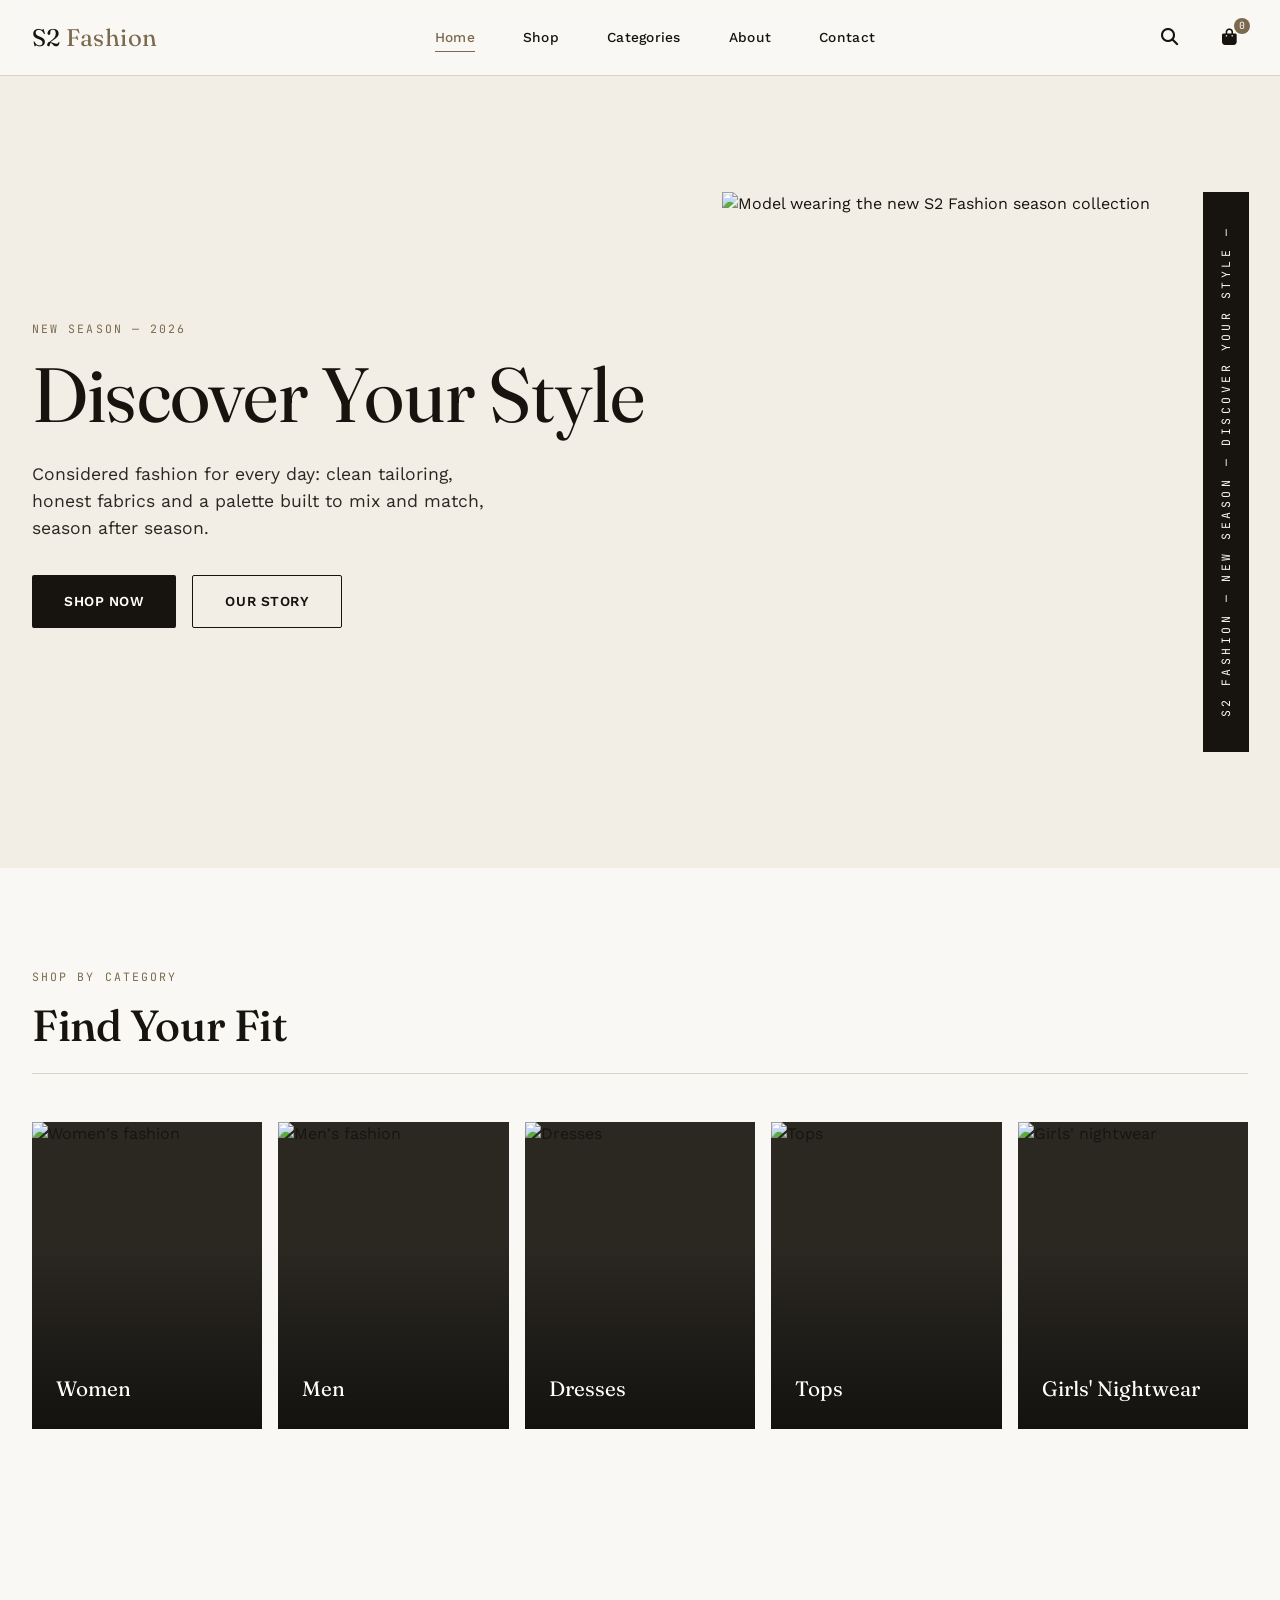
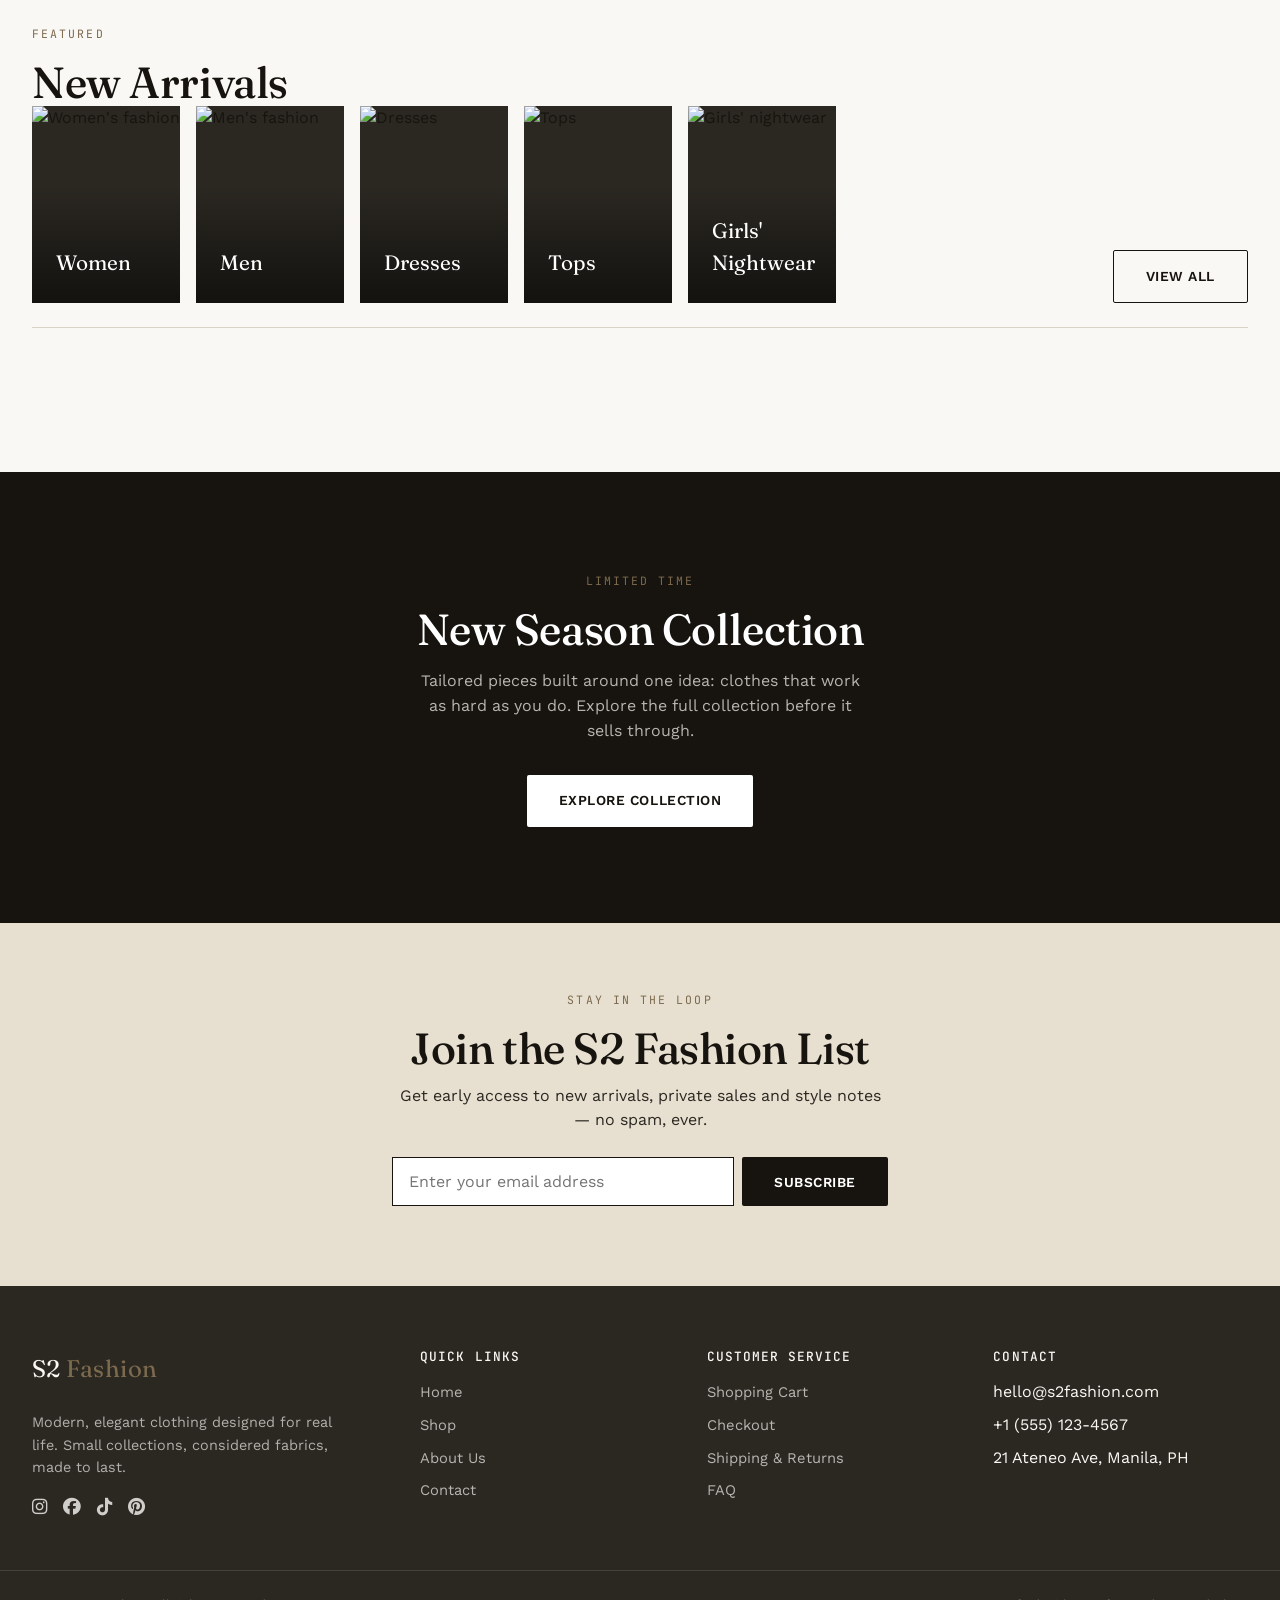
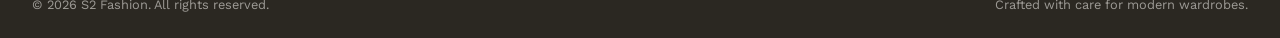
==== index.html @ d9b6c129 "Update index.html" ====
<!DOCTYPE html>
<html lang="en">
<head>
<meta charset="UTF-8">
<meta name="viewport" content="width=device-width, initial-scale=1.0">
<title>S2 Fashion | Modern Fashion &amp; Clothing</title>
<meta name="description" content="S2 Fashion — modern, elegant clothing for women, men and girls. Shop dresses, tops, jeans, jackets and nightwear with new arrivals every season.">
<meta name="keywords" content="S2 Fashion, fashion store, online clothing, dresses, tops, jeans, jackets, girls nightwear">
<meta property="og:title" content="S2 Fashion | Modern Fashion & Clothing">
<meta property="og:description" content="Discover your style. Shop the new season collection at S2 Fashion.">
<meta property="og:type" content="website">
<meta property="og:image" content="https://picsum.photos/seed/s2-og/1200/630">
<link rel="preconnect" href="https://fonts.googleapis.com">
<link href="https://fonts.googleapis.com/css2?family=Fraunces:opsz,wght@9..144,400;9..144,500;9..144,600&family=Work+Sans:wght@400;500;600;700&family=JetBrains+Mono:wght@400;500&display=swap" rel="stylesheet">
<link rel="stylesheet" href="https://cdnjs.cloudflare.com/ajax/libs/font-awesome/6.5.1/css/all.min.css">
<link rel="stylesheet" href="css/style.css">
</head>
<body>

<!-- ============== HEADER ============== -->
<header class="site-header">
  <div class="container header-inner">
    <a href="index.html" class="logo">S2 <span>Fashion</span></a>
    <nav class="main-nav">
      <a href="index.html" class="active">Home</a>
      <a href="shop.html">Shop</a>
      <a href="shop.html">Categories</a>
      <a href="about.html">About</a>
      <a href="contact.html">Contact</a>
    </nav>
    <div class="header-actions">
      <button class="icon-btn search-toggle" aria-label="Search"><i class="fa-solid fa-magnifying-glass"></i></button>
      <a href="cart.html" class="icon-btn" aria-label="Shopping cart">
        <i class="fa-solid fa-bag-shopping"></i>
        <span class="cart-count">0</span>
      </a>
      <button class="hamburger" aria-label="Open menu"><span></span><span></span><span></span></button>
    </div>
  </div>
  <div class="search-panel">
    <form role="search">
      <input type="text" placeholder="Search for dresses, jeans, jackets..." aria-label="Search products">
      <button type="submit" class="btn btn-primary">Search</button>
    </form>
  </div>
</header>

<div class="mobile-nav">
  <button class="mobile-nav-close" aria-label="Close menu">&times;</button>
  <a href="index.html">Home</a>
  <a href="shop.html">Shop</a>
  <a href="shop.html">Categories</a>
  <a href="about.html">About</a>
  <a href="contact.html">Contact</a>
</div>

<main>
  <!-- ============== HERO ============== -->
  <section class="hero">
    <div class="container hero-grid">
      <div class="hero-copy">
        <span class="eyebrow">New Season — 2026</span>
        <h1>Discover Your Style</h1>
        <p class="lede">Considered fashion for every day: clean tailoring, honest fabrics and a palette built to mix and match, season after season.</p>
        <div class="hero-cta">
          <a href="shop.html" class="btn btn-primary">Shop Now</a>
          <a href="about.html" class="btn btn-outline">Our Story</a>
        </div>
      </div>
      <div class="hero-media">
        <img src="https://picsum.photos/seed/s2-hero/900/1100" alt="Model wearing the new S2 Fashion season collection" loading="eager">
        <div class="hero-rail"><span>S2 Fashion — New Season — Discover Your Style — </span></div>
      </div>
    </div>
  </section>

  <!-- ============== CATEGORIES ============== -->
  <section class="categories">
    <div class="container">
      <div class="section-head">
        <div>
          <span class="eyebrow">Shop By Category</span>
          <h2>Find Your Fit</h2>
        </div>
      </div>
      <div class="category-grid">
        <a class="category-card reveal" href="shop.html?category=Dresses"><img src="https://picsum.photos/seed/s2-cat-women/500/650" alt="Women's fashion"><div class="overlay"><span>Women</span></div></a>
        <a class="category-card reveal" href="shop.html?category=Jackets"><img src="https://picsum.photos/seed/s2-cat-men/500/650" alt="Men's fashion"><div class="overlay"><span>Men</span></div></a>
        <a class="category-card reveal" href="shop.html?category=Dresses"><img src="https://picsum.photos/seed/s2-cat-dresses2/500/650" alt="Dresses"><div class="overlay"><span>Dresses</span></div></a>
        <a class="category-card reveal" href="shop.html?category=Tops"><img src="https://picsum.photos/seed/s2-cat-tops2/500/650" alt="Tops"><div class="overlay"><span>Tops</span></div></a>
        <a class="category-card reveal" href="shop.html?category=Girls%27%20Nightwear"><img src="https://picsum.photos/seed/s2-cat-girls2/500/650" alt="Girls' nightwear"><div class="overlay"><span>Girls' Nightwear</span></div></a>
      </div>
    </div>
  </section>

  <!-- ============== FEATURED PRODUCTS ============== -->
  <section class="products-section">
    <div class="container">
      <div class="section-head">
        <div>
          <span class="eyebrow">Featured</span>
          <h2>New Arrivals</h2>      
       <div class="category-grid">
        <a class="category-card reveal" href="shop.html?category=Dresses"><img src="https://picsum.photos/seed/s2-cat-women/500/650" alt="Women's fashion"><div class="overlay"><span>Women</span></div></a>
        <a class="category-card reveal" href="shop.html?category=Jackets"><img src="https://picsum.photos/seed/s2-cat-men/500/650" alt="Men's fashion"><div class="overlay"><span>Men</span></div></a>
        <a class="category-card reveal" href="shop.html?category=Dresses"><img src="https://picsum.photos/seed/s2-cat-dresses2/500/650" alt="Dresses"><div class="overlay"><span>Dresses</span></div></a>
        <a class="category-card reveal" href="shop.html?category=Tops"><img src="https://picsum.photos/seed/s2-cat-tops2/500/650" alt="Tops"><div class="overlay"><span>Tops</span></div></a>
        <a class="category-card reveal" href="shop.html?category=Girls%27%20Nightwear"><img src="https://picsum.photos/seed/s2-cat-girls2/500/650" alt="Girls' nightwear"><div class="overlay"><span>Girls' Nightwear</span></div></a>
      </div>
        </div>
        <a href="shop.html" class="btn btn-outline">View All</a>
      </div>
      <div class="product-grid" id="featured-products-grid"></div>
    </div>
  </section>

  <!-- ============== PROMO ============== -->
  <section class="promo">
    <div class="container">
      <span class="eyebrow">Limited Time</span>
      <h2>New Season Collection</h2>
      <p>Tailored pieces built around one idea: clothes that work as hard as you do. Explore the full collection before it sells through.</p>
      <a href="shop.html" class="btn btn-light">Explore Collection</a>
    </div>
  </section>

  <!-- ============== NEWSLETTER ============== -->
  <section class="newsletter">
    <div class="container newsletter-inner">
      <span class="eyebrow">Stay In The Loop</span>
      <h2>Join the S2 Fashion List</h2>
      <p style="margin-top:12px;color:var(--color-charcoal);">Get early access to new arrivals, private sales and style notes — no spam, ever.</p>
      <form class="newsletter-form">
        <input type="email" placeholder="Enter your email address" required aria-label="Email address">
        <button type="submit" class="btn btn-primary">Subscribe</button>
      </form>
      <p class="form-msg" role="status"></p>
    </div>
  </section>
</main>

<!-- ============== FOOTER ============== -->
<footer class="site-footer">
  <div class="container footer-grid">
    <div class="footer-brand">
      <a href="index.html" class="logo">S2 <span>Fashion</span></a>
      <p class="mt-4">Modern, elegant clothing designed for real life. Small collections, considered fabrics, made to last.</p>
      <div class="footer-social">
        <a href="#" aria-label="Instagram"><i class="fa-brands fa-instagram"></i></a>
        <a href="#" aria-label="Facebook"><i class="fa-brands fa-facebook"></i></a>
        <a href="#" aria-label="TikTok"><i class="fa-brands fa-tiktok"></i></a>
        <a href="#" aria-label="Pinterest"><i class="fa-brands fa-pinterest"></i></a>
      </div>
    </div>
    <div class="footer-col">
      <h4>Quick Links</h4>
      <ul>
        <li><a href="index.html">Home</a></li>
        <li><a href="shop.html">Shop</a></li>
        <li><a href="about.html">About Us</a></li>
        <li><a href="contact.html">Contact</a></li>
      </ul>
    </div>
    <div class="footer-col">
      <h4>Customer Service</h4>
      <ul>
        <li><a href="cart.html">Shopping Cart</a></li>
        <li><a href="checkout.html">Checkout</a></li>
        <li><a href="contact.html">Shipping &amp; Returns</a></li>
        <li><a href="contact.html">FAQ</a></li>
      </ul>
    </div>
    <div class="footer-col">
      <h4>Contact</h4>
      <ul>
        <li>hello@s2fashion.com</li>
        <li>+1 (555) 123-4567</li>
        <li>21 Ateneo Ave, Manila, PH</li>
      </ul>
    </div>
  </div>
  <div class="container footer-bottom">
    <span>&copy; 2026 S2 Fashion. All rights reserved.</span>
    <span>Crafted with care for modern wardrobes.</span>
  </div>
</footer>

<script src="js/products.js"></script>
<script src="js/cart.js"></script>
<script src="js/app.js"></script>
</body>
</html>
---- css/style.css ----
/* ==========================================================================
   S2 FASHION — Stylesheet
   Design tokens: soft ivory bg, ink black, charcoal, warm taupe accent.
   Display face: Fraunces (editorial serif) / Body: Work Sans / Utility: JetBrains Mono
   ========================================================================== */

:root {
  /* Color */
  --color-bg: #FAF8F4;
  --color-bg-alt: #F2EEE6;
  --color-ink: #17140F;
  --color-charcoal: #2B2822;
  --color-beige: #E7DFCF;
  --color-gray: #B7AFA0;
  --color-gray-light: #DAD4C8;
  --color-accent: #7C6A4E;      /* warm taupe/bronze — signature accent */
  --color-accent-soft: #EFE7D6;
  --color-white: #FFFFFF;
  --color-error: #A23B2E;
  --color-success: #4B6B4F;

  /* Type */
  --font-display: 'Fraunces', Georgia, serif;
  --font-body: 'Work Sans', -apple-system, sans-serif;
  --font-mono: 'JetBrains Mono', monospace;

  /* Spacing scale */
  --space-1: 4px;
  --space-2: 8px;
  --space-3: 16px;
  --space-4: 24px;
  --space-5: 32px;
  --space-6: 48px;
  --space-7: 64px;
  --space-8: 96px;
  --space-9: 140px;

  /* Layout */
  --max-width: 1320px;
  --header-h: 76px;
  --radius-sm: 2px;
  --radius-md: 4px;
  --transition: 340ms cubic-bezier(.16,.84,.44,1);
}

/* ---- Reset ---- */
*, *::before, *::after { box-sizing: border-box; margin: 0; padding: 0; }
html { scroll-behavior: smooth; }
@media (prefers-reduced-motion: reduce) {
  html { scroll-behavior: auto; }
  *, *::before, *::after { animation-duration: 0.01ms !important; animation-iteration-count: 1 !important; transition-duration: 0.01ms !important; }
}
body {
  font-family: var(--font-body);
  background: var(--color-bg);
  color: var(--color-ink);
  line-height: 1.55;
  -webkit-font-smoothing: antialiased;
  overflow-x: hidden;
}
img { max-width: 100%; display: block; }
a { color: inherit; text-decoration: none; }
ul { list-style: none; }
button { font-family: inherit; cursor: pointer; border: none; background: none; }
input, select, textarea { font-family: inherit; font-size: 1rem; }
:focus-visible { outline: 2px solid var(--color-accent); outline-offset: 3px; }

.container {
  max-width: var(--max-width);
  margin: 0 auto;
  padding: 0 var(--space-5);
}
@media (max-width: 640px) {
  .container { padding: 0 var(--space-3); }
}

.eyebrow {
  font-family: var(--font-mono);
  font-size: 0.72rem;
  letter-spacing: 0.18em;
  text-transform: uppercase;
  color: var(--color-accent);
  display: inline-block;
  margin-bottom: var(--space-3);
}

h1, h2, h3, h4 {
  font-family: var(--font-display);
  font-weight: 500;
  line-height: 1.08;
  color: var(--color-ink);
  letter-spacing: -0.01em;
}
h1 { font-size: clamp(2.6rem, 6vw, 5.4rem); font-weight: 400; }
h2 { font-size: clamp(1.9rem, 3.4vw, 3rem); }
h3 { font-size: 1.3rem; }

.section-head {
  display: flex;
  align-items: flex-end;
  justify-content: space-between;
  gap: var(--space-4);
  margin-bottom: var(--space-6);
  border-bottom: 1px solid var(--color-gray-light);
  padding-bottom: var(--space-4);
}
.section-head p { color: var(--color-charcoal); opacity: .7; max-width: 40ch; }

/* ---- Buttons ---- */
.btn {
  display: inline-flex;
  align-items: center;
  justify-content: center;
  gap: var(--space-2);
  padding: 15px 32px;
  font-size: 0.86rem;
  font-weight: 600;
  letter-spacing: 0.04em;
  text-transform: uppercase;
  border-radius: var(--radius-sm);
  transition: var(--transition);
  white-space: nowrap;
}
.btn-primary { background: var(--color-ink); color: var(--color-white); }
.btn-primary:hover { background: var(--color-accent); transform: translateY(-1px); }
.btn-outline { background: transparent; color: var(--color-ink); border: 1px solid var(--color-ink); }
.btn-outline:hover { background: var(--color-ink); color: var(--color-white); }
.btn-light { background: var(--color-white); color: var(--color-ink); }
.btn-light:hover { background: var(--color-accent); color: var(--color-white); }
.btn-block { width: 100%; }
.btn-sm { padding: 10px 20px; font-size: 0.76rem; }
.btn:disabled { opacity: 0.45; cursor: not-allowed; }

/* ==========================================================================
   HEADER
   ========================================================================== */
.site-header {
  position: sticky;
  top: 0;
  z-index: 500;
  height: var(--header-h);
  display: flex;
  align-items: center;
  background: rgba(250, 248, 244, 0.92);
  backdrop-filter: blur(10px);
  border-bottom: 1px solid var(--color-gray-light);
}
.header-inner {
  width: 100%;
  display: flex;
  align-items: center;
  justify-content: space-between;
  gap: var(--space-4);
}
.logo {
  font-family: var(--font-display);
  font-size: 1.5rem;
  letter-spacing: 0.02em;
}
.logo span { color: var(--color-accent); }

.main-nav { display: flex; gap: var(--space-6); }
.main-nav a {
  font-size: 0.86rem;
  font-weight: 500;
  letter-spacing: 0.02em;
  position: relative;
  padding: 4px 0;
}
.main-nav a::after {
  content: "";
  position: absolute;
  left: 0; bottom: 0;
  width: 0; height: 1px;
  background: var(--color-accent);
  transition: var(--transition);
}
.main-nav a:hover::after, .main-nav a.active::after { width: 100%; }
.main-nav a.active { color: var(--color-accent); }

.header-actions { display: flex; align-items: center; gap: var(--space-4); }
.icon-btn {
  position: relative;
  font-size: 1.05rem;
  color: var(--color-ink);
  width: 36px; height: 36px;
  display: flex; align-items: center; justify-content: center;
  transition: var(--transition);
}
.icon-btn:hover { color: var(--color-accent); }
.cart-count {
  position: absolute;
  top: -2px; right: -2px;
  background: var(--color-accent);
  color: var(--color-white);
  font-family: var(--font-mono);
  font-size: 0.62rem;
  min-width: 16px; height: 16px;
  border-radius: 50%;
  display: flex; align-items: center; justify-content: center;
  padding: 0 2px;
}

.hamburger {
  display: none;
  flex-direction: column;
  gap: 5px;
  width: 24px;
}
.hamburger span { display: block; height: 1.5px; background: var(--color-ink); transition: var(--transition); }

.search-panel {
  position: fixed;
  inset: 0 0 auto 0;
  top: var(--header-h);
  background: var(--color-bg);
  border-bottom: 1px solid var(--color-gray-light);
  padding: var(--space-5);
  transform: translateY(-8px);
  opacity: 0;
  visibility: hidden;
  transition: var(--transition);
  z-index: 400;
}
.search-panel.open { opacity: 1; visibility: visible; transform: translateY(0); }
.search-panel form { display: flex; gap: var(--space-3); max-width: 700px; margin: 0 auto; }
.search-panel input {
  flex: 1;
  padding: 14px 18px;
  border: 1px solid var(--color-gray-light);
  background: var(--color-white);
  font-size: 1rem;
}

/* Mobile nav drawer */
.mobile-nav {
  position: fixed; inset: 0;
  background: var(--color-ink);
  color: var(--color-bg);
  z-index: 600;
  display: flex; flex-direction: column;
  padding: var(--space-5);
  transform: translateX(100%);
  transition: var(--transition);
}
.mobile-nav.open { transform: translateX(0); }
.mobile-nav-close { align-self: flex-end; font-size: 1.6rem; color: var(--color-bg); margin-bottom: var(--space-6); }
.mobile-nav a { font-family: var(--font-display); font-size: 1.8rem; padding: var(--space-3) 0; border-bottom: 1px solid rgba(255,255,255,0.1); }

/* ==========================================================================
   HERO
   ========================================================================== */
.hero {
  position: relative;
  min-height: 88vh;
  display: flex;
  align-items: center;
  background: var(--color-bg-alt);
  overflow: hidden;
}
.hero-grid {
  width: 100%;
  display: grid;
  grid-template-columns: 1.1fr 0.9fr;
  align-items: center;
  gap: var(--space-6);
}
.hero-copy { padding: var(--space-6) 0; position: relative; z-index: 2; }
.hero-copy h1 { margin-bottom: var(--space-4); }
.hero-copy .lede { font-size: 1.1rem; max-width: 42ch; color: var(--color-charcoal); margin-bottom: var(--space-5); }
.hero-cta { display: flex; gap: var(--space-3); flex-wrap: wrap; }
.hero-media { position: relative; height: 100%; min-height: 560px; }
.hero-media img { width: 100%; height: 100%; object-fit: cover; }

/* Signature: rotated editorial rail */
.hero-rail {
  position: absolute;
  right: -1px; top: 0; bottom: 0;
  width: 46px;
  background: var(--color-ink);
  display: flex; align-items: center; justify-content: center;
  overflow: hidden;
  z-index: 3;
}
.hero-rail span {
  writing-mode: vertical-rl;
  transform: rotate(180deg);
  font-family: var(--font-mono);
  letter-spacing: 0.3em;
  font-size: 0.72rem;
  color: var(--color-bg);
  text-transform: uppercase;
  white-space: nowrap;
}
@media (max-width: 900px) {
  .hero-grid { grid-template-columns: 1fr; }
  .hero-media { min-height: 380px; order: -1; }
  .hero-rail { display: none; }
}

/* ==========================================================================
   CATEGORY CARDS
   ========================================================================== */
.categories { padding: var(--space-8) 0; }
.category-grid {
  display: grid;
  grid-template-columns: repeat(5, 1fr);
  gap: var(--space-3);
}
.category-card {
  position: relative;
  aspect-ratio: 3/4;
  overflow: hidden;
  background: var(--color-charcoal);
}
.category-card img { width: 100%; height: 100%; object-fit: cover; transition: transform 700ms ease; }
.category-card:hover img { transform: scale(1.06); }
.category-card .overlay {
  position: absolute; inset: 0;
  background: linear-gradient(180deg, rgba(0,0,0,0) 40%, rgba(0,0,0,0.55) 100%);
  display: flex; align-items: flex-end; padding: var(--space-4);
}
.category-card span {
  color: var(--color-white);
  font-family: var(--font-display);
  font-size: 1.3rem;
}
@media (max-width: 900px) { .category-grid { grid-template-columns: repeat(3, 1fr); } }
@media (max-width: 560px) { .category-grid { grid-template-columns: repeat(2, 1fr); } }

/* ==========================================================================
   PRODUCT GRID / CARD
   ========================================================================== */
.products-section { padding: var(--space-8) 0; }
.product-grid {
  display: grid;
  grid-template-columns: repeat(4, 1fr);
  gap: var(--space-4) var(--space-3);
}
@media (max-width: 1000px) { .product-grid { grid-template-columns: repeat(3, 1fr); } }
@media (max-width: 720px) { .product-grid { grid-template-columns: repeat(2, 1fr); gap: var(--space-3) var(--space-2); } }

.product-card { position: relative; }
.product-thumb {
  position: relative;
  aspect-ratio: 3/4;
  overflow: hidden;
  background: var(--color-bg-alt);
  margin-bottom: var(--space-2);
}
.product-thumb img { width: 100%; height: 100%; object-fit: cover; transition: transform 600ms ease, opacity 400ms ease; }
.product-thumb img.img-alt { position: absolute; inset: 0; opacity: 0; }
.product-card:hover .img-main { opacity: 0; }
.product-card:hover .img-alt { opacity: 1; }
.badge {
  position: absolute; top: 12px; left: 12px;
  background: var(--color-accent);
  color: var(--color-white);
  font-family: var(--font-mono);
  font-size: 0.68rem;
  letter-spacing: 0.05em;
  padding: 4px 9px;
  z-index: 2;
}
.product-quick-actions {
  position: absolute;
  left: var(--space-2); right: var(--space-2); bottom: var(--space-2);
  display: flex; gap: var(--space-2);
  opacity: 0; transform: translateY(6px);
  transition: var(--transition);
}
.product-card:hover .product-quick-actions { opacity: 1; transform: translateY(0); }
.product-quick-actions .btn { flex: 1; padding: 10px 12px; font-size: 0.68rem; }

.product-info .cat { font-family: var(--font-mono); font-size: 0.68rem; letter-spacing: 0.08em; text-transform: uppercase; color: var(--color-gray); }
.product-info .name { font-size: 0.98rem; margin: 3px 0 6px; font-weight: 500; }
.product-info .name a:hover { color: var(--color-accent); }
.price-row { display: flex; align-items: center; gap: var(--space-2); }
.price { font-weight: 600; }
.price-old { color: var(--color-gray); text-decoration: line-through; font-size: 0.86rem; }

/* ==========================================================================
   PROMO BANNER
   ========================================================================== */
.promo {
  background: var(--color-ink);
  color: var(--color-bg);
  padding: var(--space-8) 0;
  text-align: center;
  position: relative;
}
.promo h2 { color: var(--color-white); margin-bottom: var(--space-3); }
.promo p { opacity: .7; max-width: 46ch; margin: 0 auto var(--space-5); }

/* ==========================================================================
   NEWSLETTER
   ========================================================================== */
.newsletter { padding: var(--space-7) 0; background: var(--color-beige); }
.newsletter-inner { text-align: center; max-width: 560px; margin: 0 auto; }
.newsletter-form { display: flex; gap: var(--space-2); margin-top: var(--space-4); }
.newsletter-form input {
  flex: 1; padding: 14px 16px; border: 1px solid var(--color-ink); background: var(--color-white);
}
.form-msg { margin-top: var(--space-3); font-size: 0.86rem; }
.form-msg.success { color: var(--color-success); }
.form-msg.error { color: var(--color-error); }

/* ==========================================================================
   FOOTER
   ========================================================================== */
.site-footer { background: var(--color-charcoal); color: var(--color-bg); padding: var(--space-7) 0 var(--space-4); }
.footer-grid {
  display: grid;
  grid-template-columns: 1.4fr 1fr 1fr 1fr;
  gap: var(--space-5);
  padding-bottom: var(--space-6);
  border-bottom: 1px solid rgba(255,255,255,0.12);
}
.footer-brand .logo { color: var(--color-bg); margin-bottom: var(--space-3); }
.footer-brand p { opacity: .65; max-width: 34ch; font-size: 0.9rem; }
.footer-col h4 { color: var(--color-bg); font-size: 0.8rem; text-transform: uppercase; letter-spacing: 0.08em; font-family: var(--font-mono); font-weight: 500; margin-bottom: var(--space-3); }
.footer-col li { margin-bottom: var(--space-2); }
.footer-col a { opacity: .68; font-size: 0.92rem; transition: var(--transition); }
.footer-col a:hover { opacity: 1; color: var(--color-accent-soft); }
.footer-social { display: flex; gap: var(--space-3); margin-top: var(--space-3); }
.footer-social a { font-size: 1.1rem; opacity: .8; }
.footer-social a:hover { opacity: 1; }
.footer-bottom {
  display: flex; justify-content: space-between; align-items: center;
  padding-top: var(--space-4); font-size: 0.8rem; opacity: .55; flex-wrap: wrap; gap: var(--space-2);
}
@media (max-width: 900px) { .footer-grid { grid-template-columns: 1fr 1fr; } }
@media (max-width: 560px) { .footer-grid { grid-template-columns: 1fr; } }

/* ==========================================================================
   BREADCRUMB
   ========================================================================== */
.breadcrumb { padding: var(--space-4) 0; font-size: 0.82rem; color: var(--color-gray); }
.breadcrumb a:hover { color: var(--color-accent); }
.page-title-bar { padding: var(--space-6) 0 var(--space-5); border-bottom: 1px solid var(--color-gray-light); }

/* ==========================================================================
   SHOP PAGE — filters + grid layout
   ========================================================================== */
.shop-layout {
  display: grid;
  grid-template-columns: 260px 1fr;
  gap: var(--space-6);
  padding: var(--space-6) 0 var(--space-8);
  align-items: start;
}
.filters { position: sticky; top: calc(var(--header-h) + 24px); }
.filter-block { padding-bottom: var(--space-5); margin-bottom: var(--space-5); border-bottom: 1px solid var(--color-gray-light); }
.filter-block h4 { font-family: var(--font-mono); font-size: 0.76rem; text-transform: uppercase; letter-spacing: 0.08em; margin-bottom: var(--space-3); }
.filter-option { display: flex; align-items: center; gap: 10px; margin-bottom: var(--space-2); font-size: 0.9rem; cursor: pointer; }
.filter-option input { accent-color: var(--color-ink); }
.price-range { display: flex; align-items: center; gap: var(--space-2); }
.price-range input[type="number"] { width: 100%; padding: 8px; border: 1px solid var(--color-gray-light); }

.shop-toolbar {
  display: flex; align-items: center; justify-content: space-between;
  margin-bottom: var(--space-5); gap: var(--space-3); flex-wrap: wrap;
}
.shop-toolbar .result-count { font-size: 0.86rem; color: var(--color-gray); }
.shop-toolbar select {
  padding: 10px 14px; border: 1px solid var(--color-gray-light); background: var(--color-white);
}
.search-bar-shop { display: flex; margin-bottom: var(--space-5); }
.search-bar-shop input { flex: 1; padding: 13px 16px; border: 1px solid var(--color-gray-light); border-right: none; }
.search-bar-shop button { padding: 0 20px; background: var(--color-ink); color: var(--color-white); }
.no-results { padding: var(--space-8) 0; text-align: center; color: var(--color-gray); grid-column: 1/-1; }

@media (max-width: 900px) {
  .shop-layout { grid-template-columns: 1fr; }
  .filters { position: static; border: 1px solid var(--color-gray-light); padding: var(--space-4); }
}

/* ==========================================================================
   PRODUCT DETAIL PAGE
   ========================================================================== */
.product-detail { padding: var(--space-6) 0 var(--space-8); }
.pd-grid { display: grid; grid-template-columns: 1fr 1fr; gap: var(--space-7); }
.pd-gallery-main { aspect-ratio: 3/4; overflow: hidden; background: var(--color-bg-alt); margin-bottom: var(--space-3); }
.pd-gallery-main img { width: 100%; height: 100%; object-fit: cover; }
.pd-thumbs { display: flex; gap: var(--space-2); }
.pd-thumbs img { width: 76px; aspect-ratio: 3/4; object-fit: cover; cursor: pointer; opacity: .6; transition: var(--transition); border: 1px solid transparent; }
.pd-thumbs img:hover, .pd-thumbs img.active { opacity: 1; border-color: var(--color-ink); }

.pd-info .cat { font-family: var(--font-mono); font-size: 0.75rem; letter-spacing: 0.08em; text-transform: uppercase; color: var(--color-accent); }
.pd-info h1 { font-size: clamp(1.8rem, 3vw, 2.6rem); margin: var(--space-2) 0 var(--space-3); }
.pd-rating { display: flex; align-items: center; gap: 6px; color: var(--color-accent); margin-bottom: var(--space-4); font-size: 0.86rem; }
.pd-rating .stars { letter-spacing: 2px; }
.pd-price { display: flex; align-items: center; gap: var(--space-3); margin-bottom: var(--space-5); }
.pd-price .price { font-size: 1.6rem; }
.pd-price .price-old { font-size: 1.1rem; }
.pd-desc { color: var(--color-charcoal); margin-bottom: var(--space-5); max-width: 52ch; }

.option-block { margin-bottom: var(--space-5); }
.option-block h4 { font-size: 0.82rem; text-transform: uppercase; letter-spacing: 0.05em; margin-bottom: var(--space-2); font-weight: 600; }
.size-options, .color-options { display: flex; gap: var(--space-2); flex-wrap: wrap; }
.size-btn {
  min-width: 44px; height: 44px; padding: 0 12px;
  border: 1px solid var(--color-gray-light); background: var(--color-white);
  font-size: 0.86rem; transition: var(--transition);
}
.size-btn:hover, .size-btn.selected { border-color: var(--color-ink); background: var(--color-ink); color: var(--color-white); }
.color-btn {
  width: 40px; height: 40px; border-radius: 50%;
  border: 2px solid var(--color-white); box-shadow: 0 0 0 1px var(--color-gray-light);
  transition: var(--transition);
}
.color-btn.selected { box-shadow: 0 0 0 2px var(--color-ink); }

.qty-selector { display: flex; align-items: center; border: 1px solid var(--color-gray-light); width: fit-content; }
.qty-selector button { width: 42px; height: 44px; font-size: 1.1rem; }
.qty-selector input { width: 46px; text-align: center; border: none; height: 44px; }

.pd-actions { display: flex; gap: var(--space-3); margin-bottom: var(--space-5); }
.pd-actions .btn { flex: 1; }

.pd-accordion { border-top: 1px solid var(--color-gray-light); }
.acc-item { border-bottom: 1px solid var(--color-gray-light); }
.acc-head {
  width: 100%; display: flex; justify-content: space-between; align-items: center;
  padding: var(--space-3) 0; font-weight: 600; font-size: 0.92rem;
}
.acc-body { max-height: 0; overflow: hidden; transition: max-height 400ms ease; font-size: 0.9rem; color: var(--color-charcoal); }
.acc-body-inner { padding-bottom: var(--space-3); }
.acc-item.open .acc-body { max-height: 300px; }
.acc-item.open .acc-icon { transform: rotate(45deg); }
.acc-icon { transition: var(--transition); }

.related-heading { margin: var(--space-8) 0 var(--space-5); }

@media (max-width: 800px) { .pd-grid { grid-template-columns: 1fr; gap: var(--space-5); } }

/* ==========================================================================
   CART PAGE
   ========================================================================== */
.cart-page { padding: var(--space-6) 0 var(--space-8); }
.cart-layout { display: grid; grid-template-columns: 1fr 380px; gap: var(--space-6); align-items: start; }
.cart-table { width: 100%; border-collapse: collapse; }
.cart-table thead th {
  text-align: left; font-family: var(--font-mono); font-size: 0.72rem; text-transform: uppercase;
  letter-spacing: 0.06em; color: var(--color-gray); padding-bottom: var(--space-3); border-bottom: 1px solid var(--color-gray-light);
}
.cart-item td { padding: var(--space-4) var(--space-2) var(--space-4) 0; border-bottom: 1px solid var(--color-gray-light); vertical-align: middle; }
.cart-item-info { display: flex; gap: var(--space-3); align-items: center; }
.cart-item-info img { width: 76px; aspect-ratio: 3/4; object-fit: cover; }
.cart-item-info .meta { font-size: 0.78rem; color: var(--color-gray); margin-top: 4px; }
.cart-qty { display: flex; align-items: center; border: 1px solid var(--color-gray-light); width: fit-content; }
.cart-qty button { width: 32px; height: 32px; }
.cart-qty input { width: 36px; text-align: center; border: none; height: 32px; }
.remove-btn { color: var(--color-gray); font-size: 1.1rem; }
.remove-btn:hover { color: var(--color-error); }

.summary-box { background: var(--color-bg-alt); padding: var(--space-5); position: sticky; top: calc(var(--header-h) + 24px); }
.summary-box h3 { margin-bottom: var(--space-4); }
.summary-row { display: flex; justify-content: space-between; margin-bottom: var(--space-3); font-size: 0.94rem; }
.summary-row.total { font-weight: 700; font-size: 1.1rem; padding-top: var(--space-3); border-top: 1px solid var(--color-gray-light); }
.empty-cart { text-align: center; padding: var(--space-9) 0; }
.empty-cart .icon { font-size: 3rem; color: var(--color-gray); margin-bottom: var(--space-4); }

@media (max-width: 900px) {
  .cart-layout { grid-template-columns: 1fr; }
  .cart-table thead { display: none; }
  .cart-item td { display: block; border: none; padding: var(--space-1) 0; }
  .cart-item { display: block; padding: var(--space-4) 0; border-bottom: 1px solid var(--color-gray-light); }
}

/* ==========================================================================
   CHECKOUT PAGE
   ========================================================================== */
.checkout-layout { display: grid; grid-template-columns: 1.1fr 0.9fr; gap: var(--space-6); align-items: start; }
.checkout-form-block { margin-bottom: var(--space-6); }
.checkout-form-block h3 { margin-bottom: var(--space-4); padding-bottom: var(--space-3); border-bottom: 1px solid var(--color-gray-light); }
.form-row { display: grid; grid-template-columns: 1fr 1fr; gap: var(--space-3); margin-bottom: var(--space-3); }
.form-group { margin-bottom: var(--space-3); }
.form-group label { display: block; font-size: 0.82rem; font-weight: 600; margin-bottom: 6px; }
.form-group input, .form-group select, .form-group textarea {
  width: 100%; padding: 13px 14px; border: 1px solid var(--color-gray-light); background: var(--color-white);
}
.form-group.error input { border-color: var(--color-error); }
.field-error { color: var(--color-error); font-size: 0.78rem; margin-top: 4px; display: none; }
.form-group.error .field-error { display: block; }

.payment-options { display: flex; flex-direction: column; gap: var(--space-3); }
.payment-option {
  display: flex; align-items: center; gap: var(--space-3);
  border: 1px solid var(--color-gray-light); padding: var(--space-4); cursor: pointer; transition: var(--transition);
}
.payment-option.selected { border-color: var(--color-ink); background: var(--color-bg-alt); }
.payment-option input { accent-color: var(--color-ink); }
.payment-option .ptitle { font-weight: 600; }
.payment-option .pdesc { font-size: 0.82rem; color: var(--color-gray); }
.payment-note { font-size: 0.8rem; color: var(--color-gray); margin-top: var(--space-2); padding: var(--space-3); background: var(--color-bg-alt); border-left: 2px solid var(--color-accent); }

.order-summary-list { max-height: 320px; overflow-y: auto; margin-bottom: var(--space-4); }
.os-item { display: flex; gap: var(--space-3); padding: var(--space-3) 0; border-bottom: 1px solid var(--color-gray-light); align-items: center; }
.os-item img { width: 56px; aspect-ratio: 3/4; object-fit: cover; }
.os-item .qty-badge { font-family: var(--font-mono); font-size: 0.72rem; color: var(--color-gray); }

@media (max-width: 900px) {
  .checkout-layout { grid-template-columns: 1fr; }
  .form-row { grid-template-columns: 1fr; }
}

/* ==========================================================================
   ORDER CONFIRMATION
   ========================================================================== */
.order-confirm { text-align: center; padding: var(--space-9) 0; max-width: 560px; margin: 0 auto; }
.order-confirm .check { font-size: 3.2rem; color: var(--color-success); margin-bottom: var(--space-4); }
.order-id-box { background: var(--color-bg-alt); padding: var(--space-4); margin: var(--space-5) 0; font-family: var(--font-mono); }
.order-id-box .label { font-size: 0.72rem; text-transform: uppercase; letter-spacing: 0.08em; color: var(--color-gray); }
.order-id-box .value { font-size: 1.3rem; margin-top: 4px; }

/* ==========================================================================
   ABOUT / CONTACT
   ========================================================================== */
.about-hero { padding: var(--space-8) 0; text-align: center; background: var(--color-bg-alt); }
.about-hero p { max-width: 56ch; margin: var(--space-3) auto 0; color: var(--color-charcoal); }
.values-grid { display: grid; grid-template-columns: repeat(3, 1fr); gap: var(--space-5); padding: var(--space-8) 0; }
.value-card { padding: var(--space-5); border: 1px solid var(--color-gray-light); }
.value-card .num { font-family: var(--font-mono); color: var(--color-accent); font-size: 0.8rem; margin-bottom: var(--space-3); }
.about-story { padding: var(--space-8) 0; display: grid; grid-template-columns: 1fr 1fr; gap: var(--space-6); align-items: center; }
.about-story img { aspect-ratio: 4/5; object-fit: cover; width: 100%; }
@media (max-width: 800px) { .values-grid, .about-story { grid-template-columns: 1fr; } }

.contact-layout { display: grid; grid-template-columns: 1fr 1fr; gap: var(--space-7); padding: var(--space-6) 0 var(--space-8); }
.contact-info-block { display: flex; gap: var(--space-3); margin-bottom: var(--space-5); }
.contact-info-block .ic { width: 42px; height: 42px; background: var(--color-bg-alt); display: flex; align-items: center; justify-content: center; flex-shrink: 0; color: var(--color-accent); }
.contact-info-block h4 { font-size: 0.95rem; margin-bottom: 4px; }
.contact-info-block p { font-size: 0.88rem; color: var(--color-gray); }
.map-embed { width: 100%; aspect-ratio: 16/10; background: var(--color-bg-alt); margin-top: var(--space-5); display: flex; align-items: center; justify-content: center; color: var(--color-gray); font-size: 0.85rem; }
@media (max-width: 800px) { .contact-layout { grid-template-columns: 1fr; } }

/* Toast */
.toast {
  position: fixed; bottom: 24px; right: 24px; z-index: 900;
  background: var(--color-ink); color: var(--color-white);
  padding: 16px 22px; font-size: 0.9rem;
  display: flex; align-items: center; gap: 12px;
  transform: translateY(20px); opacity: 0; visibility: hidden;
  transition: var(--transition);
}
.toast.show { transform: translateY(0); opacity: 1; visibility: visible; }
.toast .ti { color: var(--color-success); }

/* Utility */
.text-center { text-align: center; }
.mt-4 { margin-top: var(--space-4); }
.hidden { display: none !important; }
.skeleton { background: linear-gradient(90deg, var(--color-bg-alt) 25%, var(--color-gray-light) 50%, var(--color-bg-alt) 75%); background-size: 200% 100%; animation: shimmer 1.4s infinite; }
@keyframes shimmer { 0% { background-position: 200% 0; } 100% { background-position: -200% 0; } }

/* Reveal on scroll */
.reveal { opacity: 0; transform: translateY(18px); transition: opacity 700ms ease, transform 700ms ease; }
.reveal.in { opacity: 1; transform: translateY(0); }

@media (max-width: 900px) {
  .main-nav { display: none; }
  .hamburger { display: flex; }
}
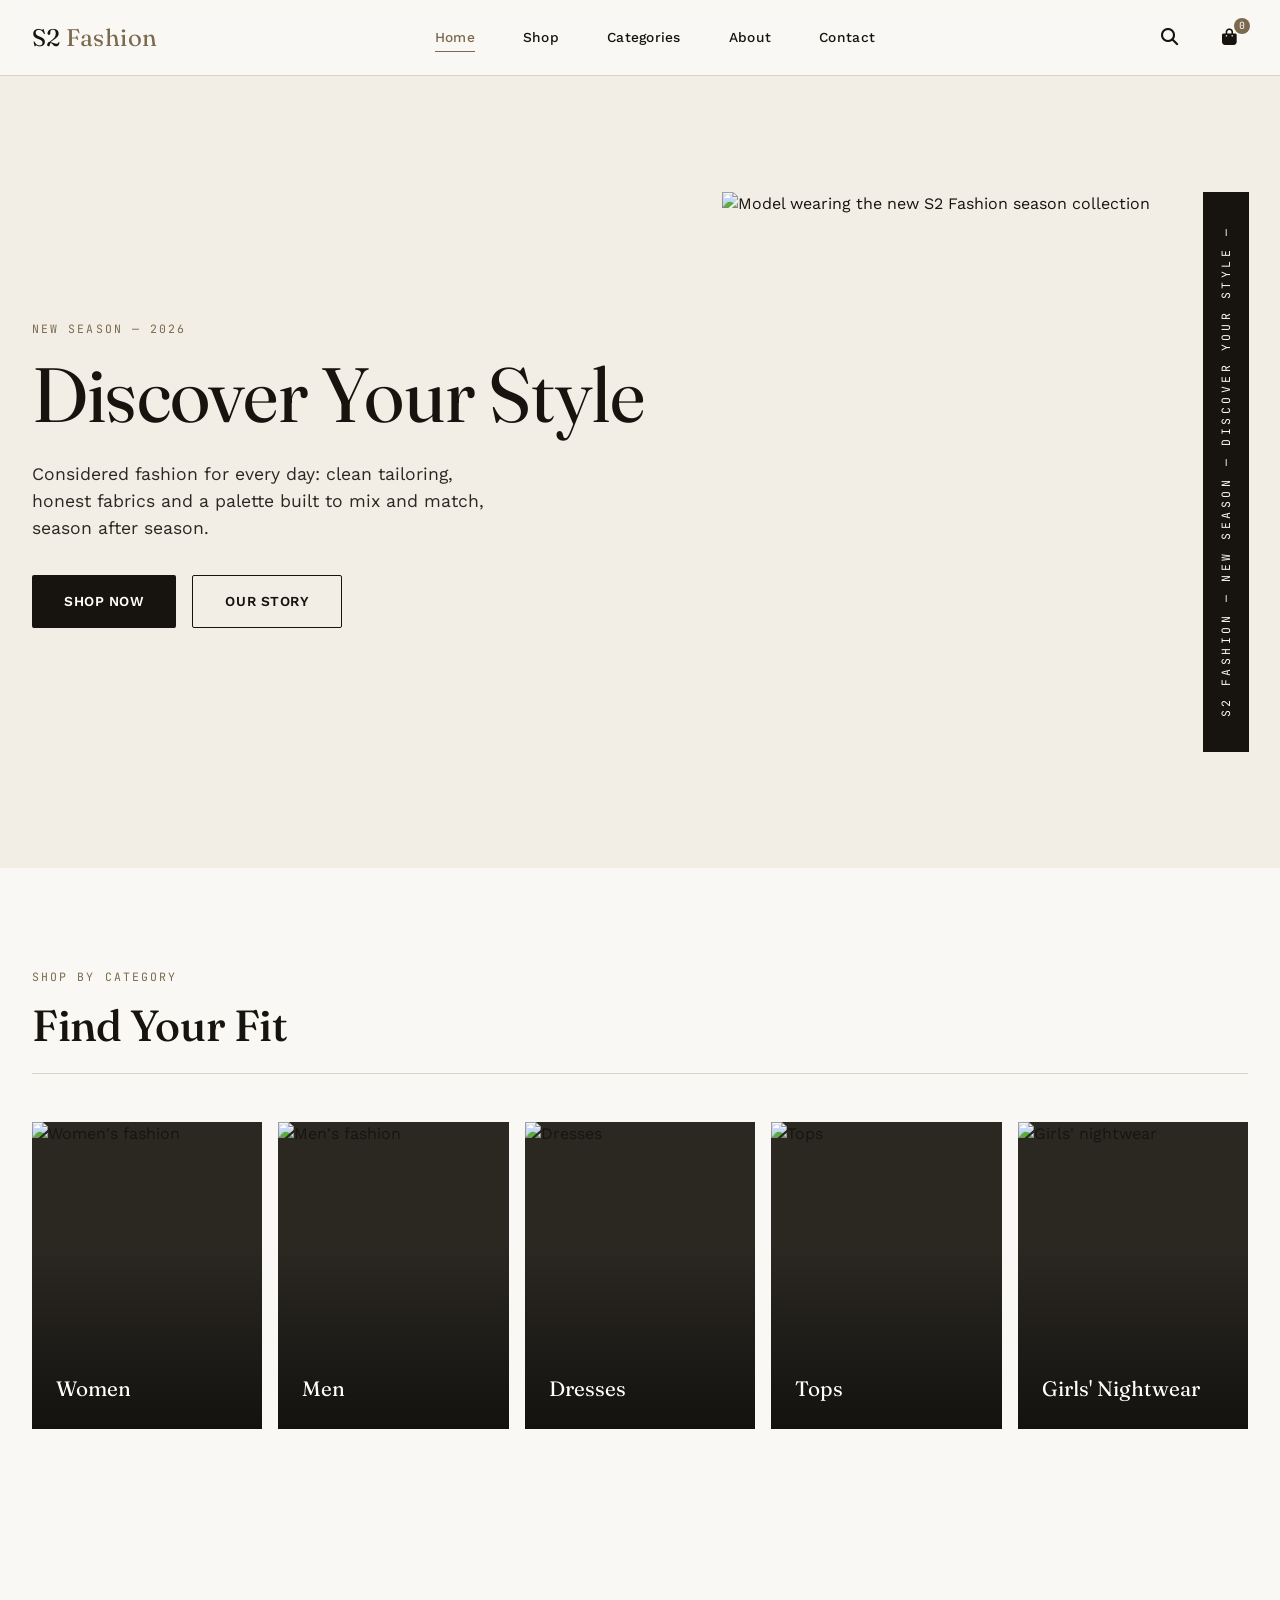
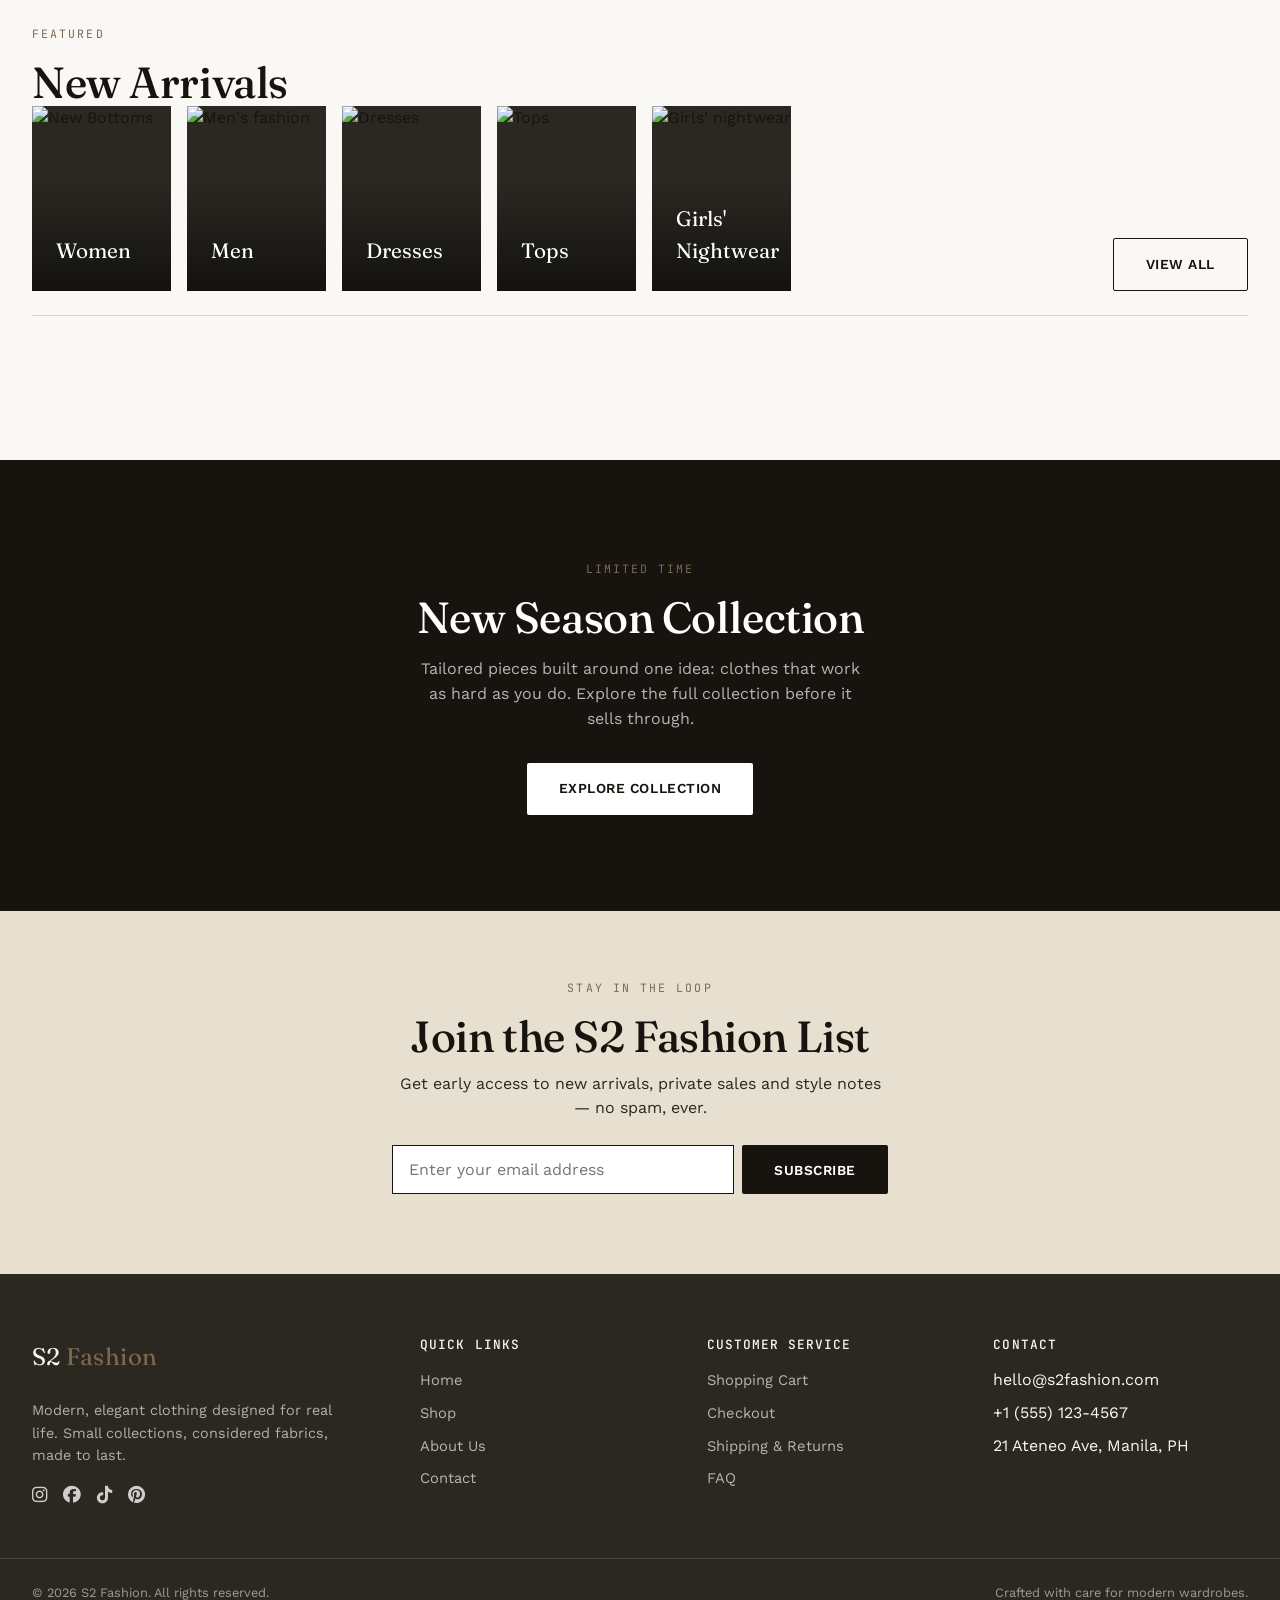
==== commit d5b6d09f: "Update index.html" ====
--- a/index.html
+++ b/index.html
@@ -101,7 +101,8 @@
           <span class="eyebrow">Featured</span>
           <h2>New Arrivals</h2>      
        <div class="category-grid">
-        <a class="category-card reveal" href="shop.html?category=Dresses"><img src="https://picsum.photos/seed/s2-cat-women/500/650" alt="Women's fashion"><div class="overlay"><span>Women</span></div></a>
+        <a class="category-card reveal" href="shop.html?category=Dresses"><img src="images/new-arrival-3.jpg"
+                     alt="New Bottoms"><div class="overlay"><span>Women</span></div></a>
         <a class="category-card reveal" href="shop.html?category=Jackets"><img src="https://picsum.photos/seed/s2-cat-men/500/650" alt="Men's fashion"><div class="overlay"><span>Men</span></div></a>
         <a class="category-card reveal" href="shop.html?category=Dresses"><img src="https://picsum.photos/seed/s2-cat-dresses2/500/650" alt="Dresses"><div class="overlay"><span>Dresses</span></div></a>
         <a class="category-card reveal" href="shop.html?category=Tops"><img src="https://picsum.photos/seed/s2-cat-tops2/500/650" alt="Tops"><div class="overlay"><span>Tops</span></div></a>
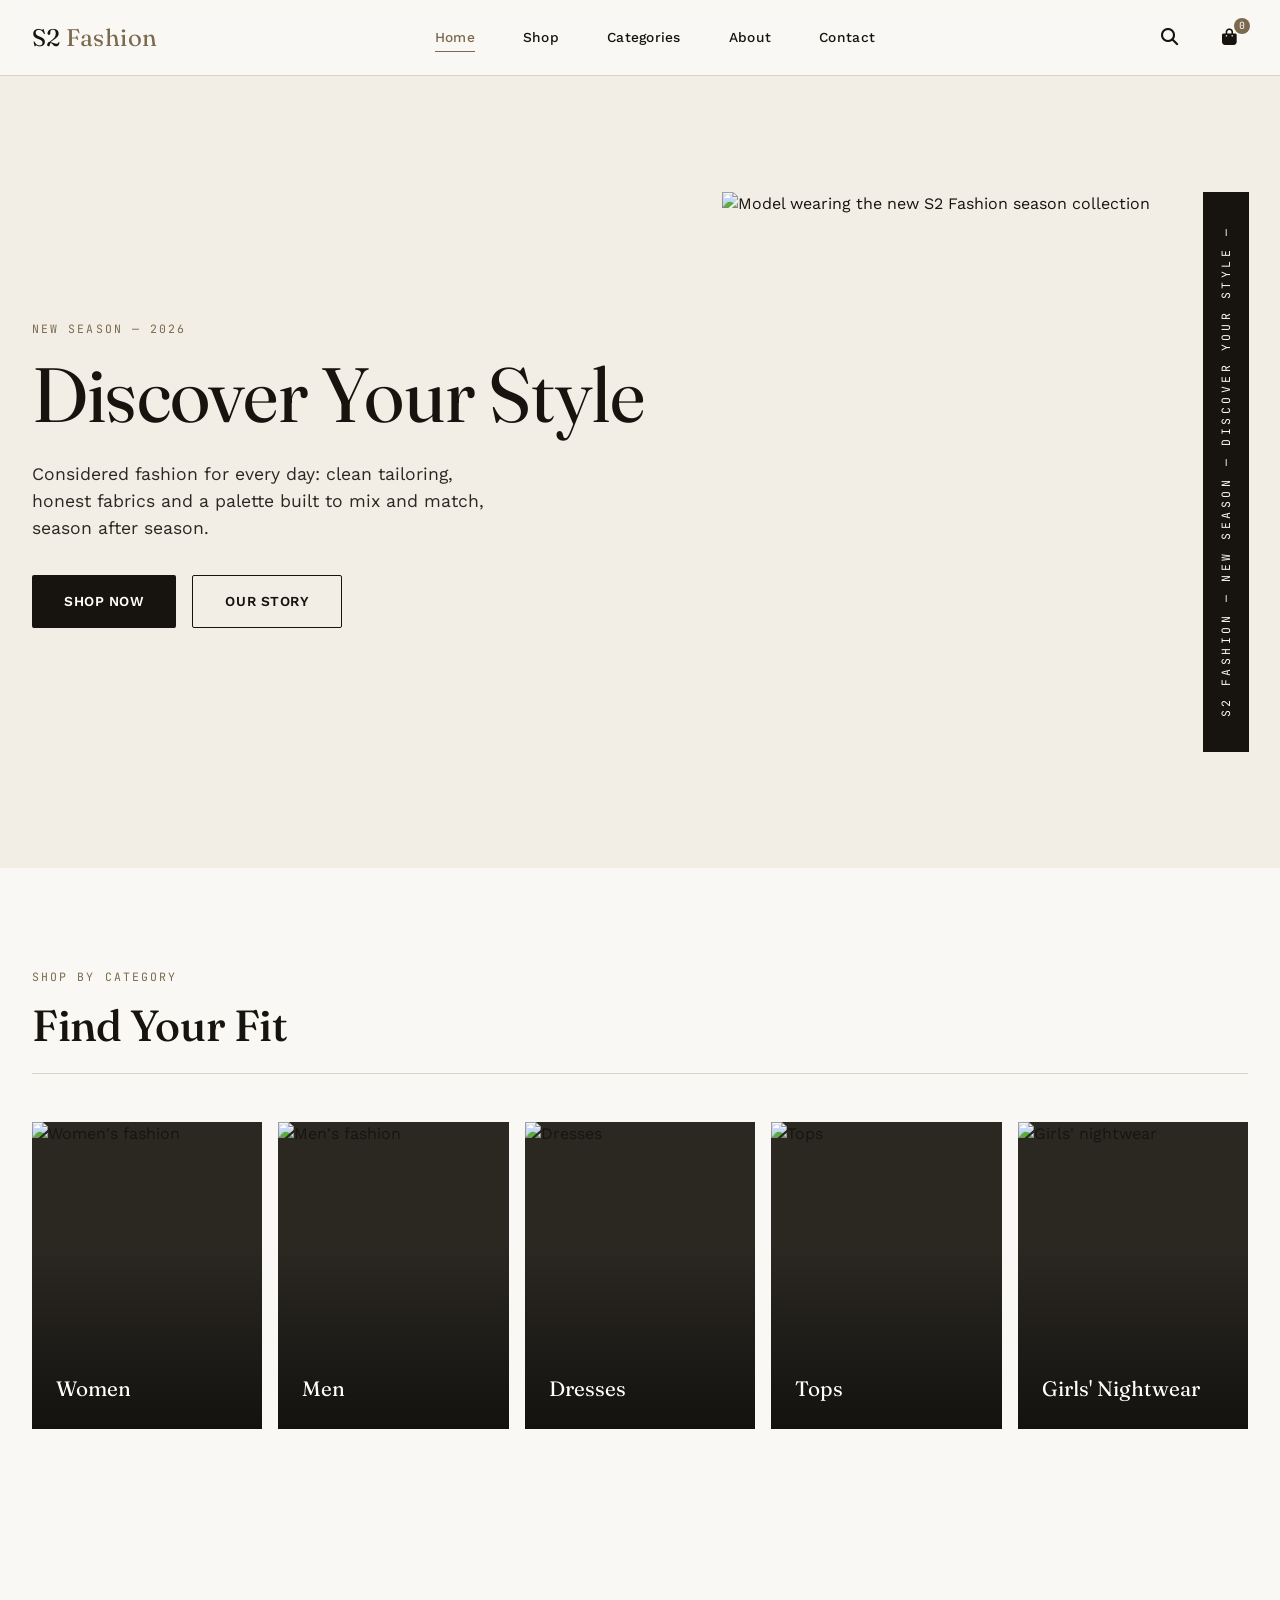
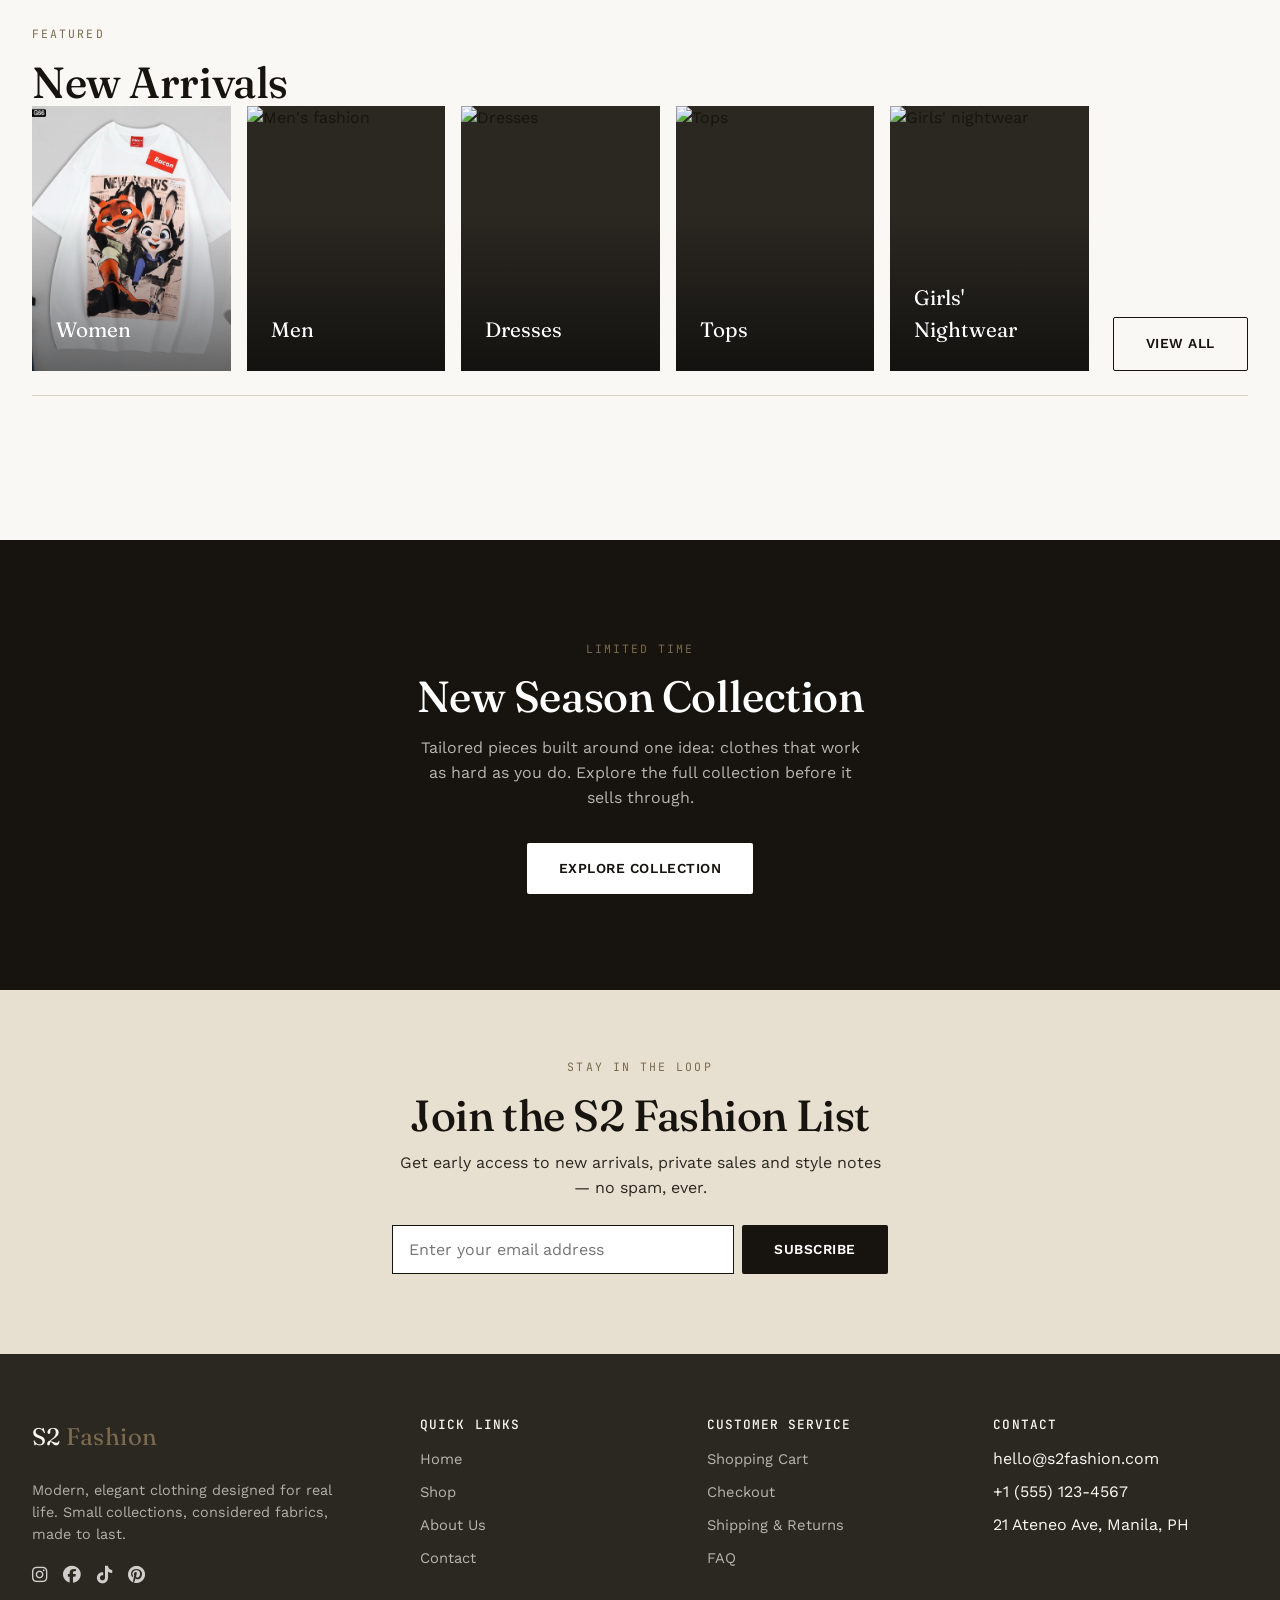
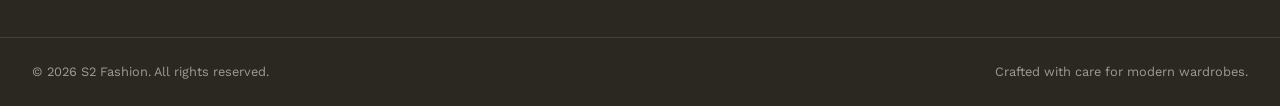
==== commit 2e619ec9: "Update index.html" ====
--- a/index.html
+++ b/index.html
@@ -101,7 +101,7 @@
           <span class="eyebrow">Featured</span>
           <h2>New Arrivals</h2>      
        <div class="category-grid">
-        <a class="category-card reveal" href="shop.html?category=Dresses"><img src="images/new-arrival-3.jpg"
+        <a class="category-card reveal" href="shop.html?category=Dresses"><img src="images/image3.jpg"
                      alt="New Bottoms"><div class="overlay"><span>Women</span></div></a>
         <a class="category-card reveal" href="shop.html?category=Jackets"><img src="https://picsum.photos/seed/s2-cat-men/500/650" alt="Men's fashion"><div class="overlay"><span>Men</span></div></a>
         <a class="category-card reveal" href="shop.html?category=Dresses"><img src="https://picsum.photos/seed/s2-cat-dresses2/500/650" alt="Dresses"><div class="overlay"><span>Dresses</span></div></a>
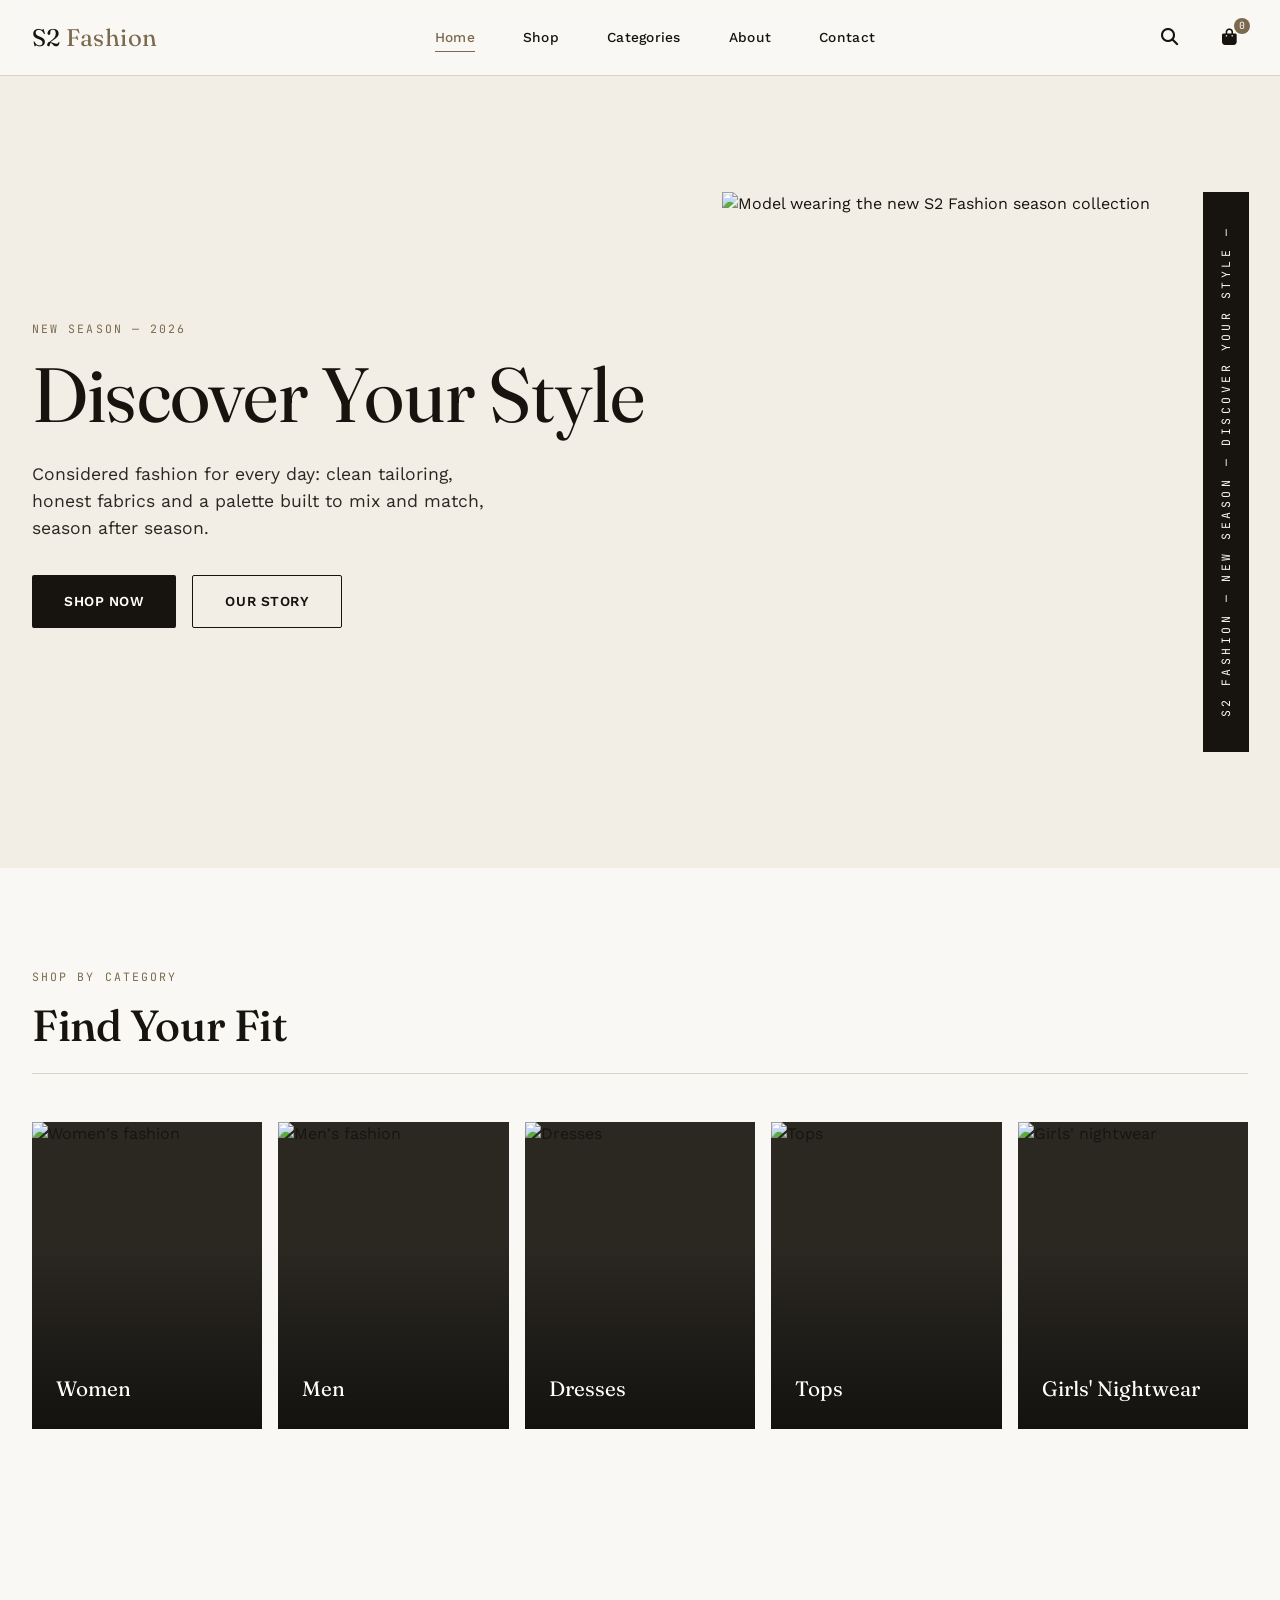
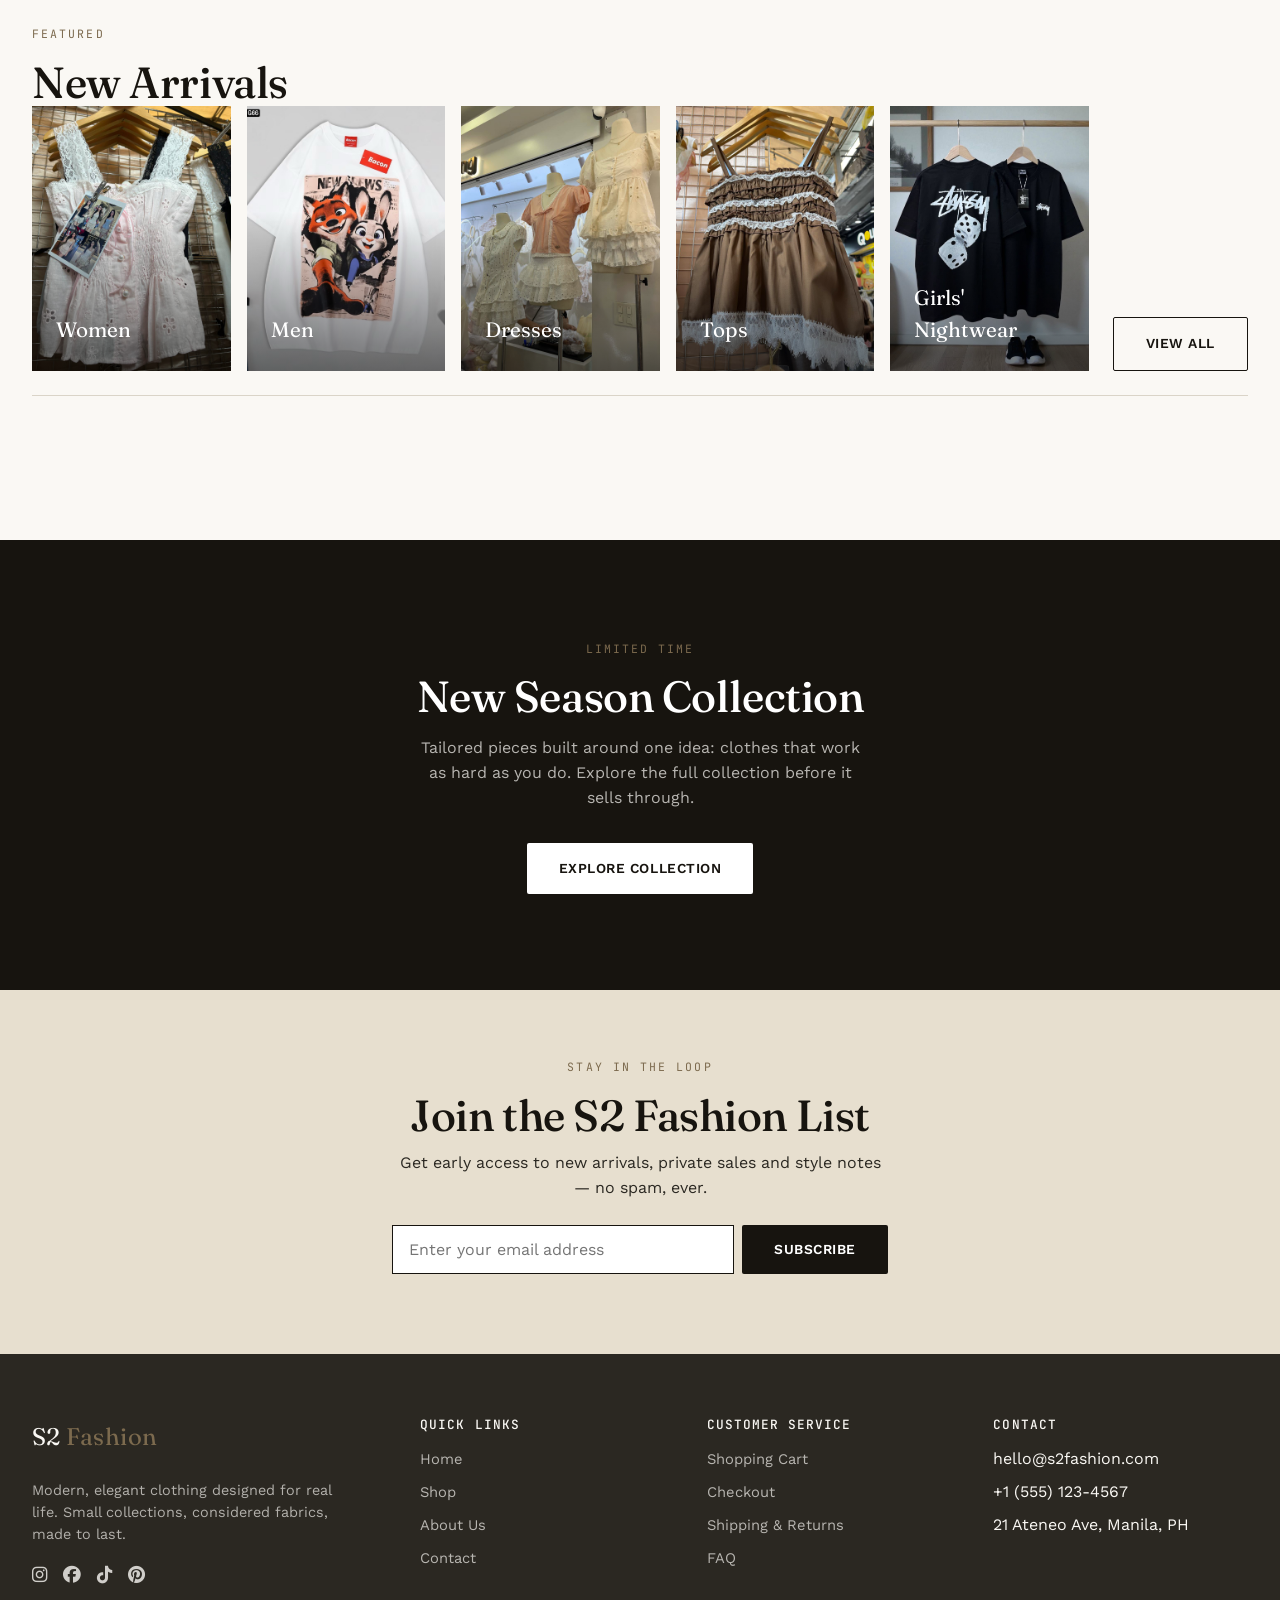
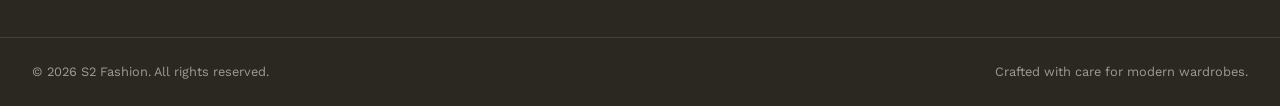
==== commit 27020226: "Update index.html" ====
--- a/index.html
+++ b/index.html
@@ -101,12 +101,16 @@
           <span class="eyebrow">Featured</span>
           <h2>New Arrivals</h2>      
        <div class="category-grid">
-        <a class="category-card reveal" href="shop.html?category=Dresses"><img src="images/image3.jpg"
+        <a class="category-card reveal" href="shop.html?category=Dresses"><img src="images/image9.jpg"
                      alt="New Bottoms"><div class="overlay"><span>Women</span></div></a>
-        <a class="category-card reveal" href="shop.html?category=Jackets"><img src="https://picsum.photos/seed/s2-cat-men/500/650" alt="Men's fashion"><div class="overlay"><span>Men</span></div></a>
-        <a class="category-card reveal" href="shop.html?category=Dresses"><img src="https://picsum.photos/seed/s2-cat-dresses2/500/650" alt="Dresses"><div class="overlay"><span>Dresses</span></div></a>
-        <a class="category-card reveal" href="shop.html?category=Tops"><img src="https://picsum.photos/seed/s2-cat-tops2/500/650" alt="Tops"><div class="overlay"><span>Tops</span></div></a>
-        <a class="category-card reveal" href="shop.html?category=Girls%27%20Nightwear"><img src="https://picsum.photos/seed/s2-cat-girls2/500/650" alt="Girls' nightwear"><div class="overlay"><span>Girls' Nightwear</span></div></a>
+        <a class="category-card reveal" href="shop.html?category=Jackets"><img src="images/image3.jpg"
+                     alt="New Bottoms"><div class="overlay"><span>Men</span></div></a>
+        <a class="category-card reveal" href="shop.html?category=Dresses"><img src="images/image14.jpg"
+                     alt="New Bottoms"><div class="overlay"><span>Dresses</span></div></a>
+        <a class="category-card reveal" href="shop.html?category=Tops"><img src="images/image11.jpg"
+                     alt="New Bottoms"><div class="overlay"><span>Tops</span></div></a>
+        <a class="category-card reveal" href="shop.html?category=Girls%27%20Nightwear"><img src="images/image8.jpg"
+                     alt="New Bottoms"><div class="overlay"><span>Girls' Nightwear</span></div></a>
       </div>
         </div>
         <a href="shop.html" class="btn btn-outline">View All</a>
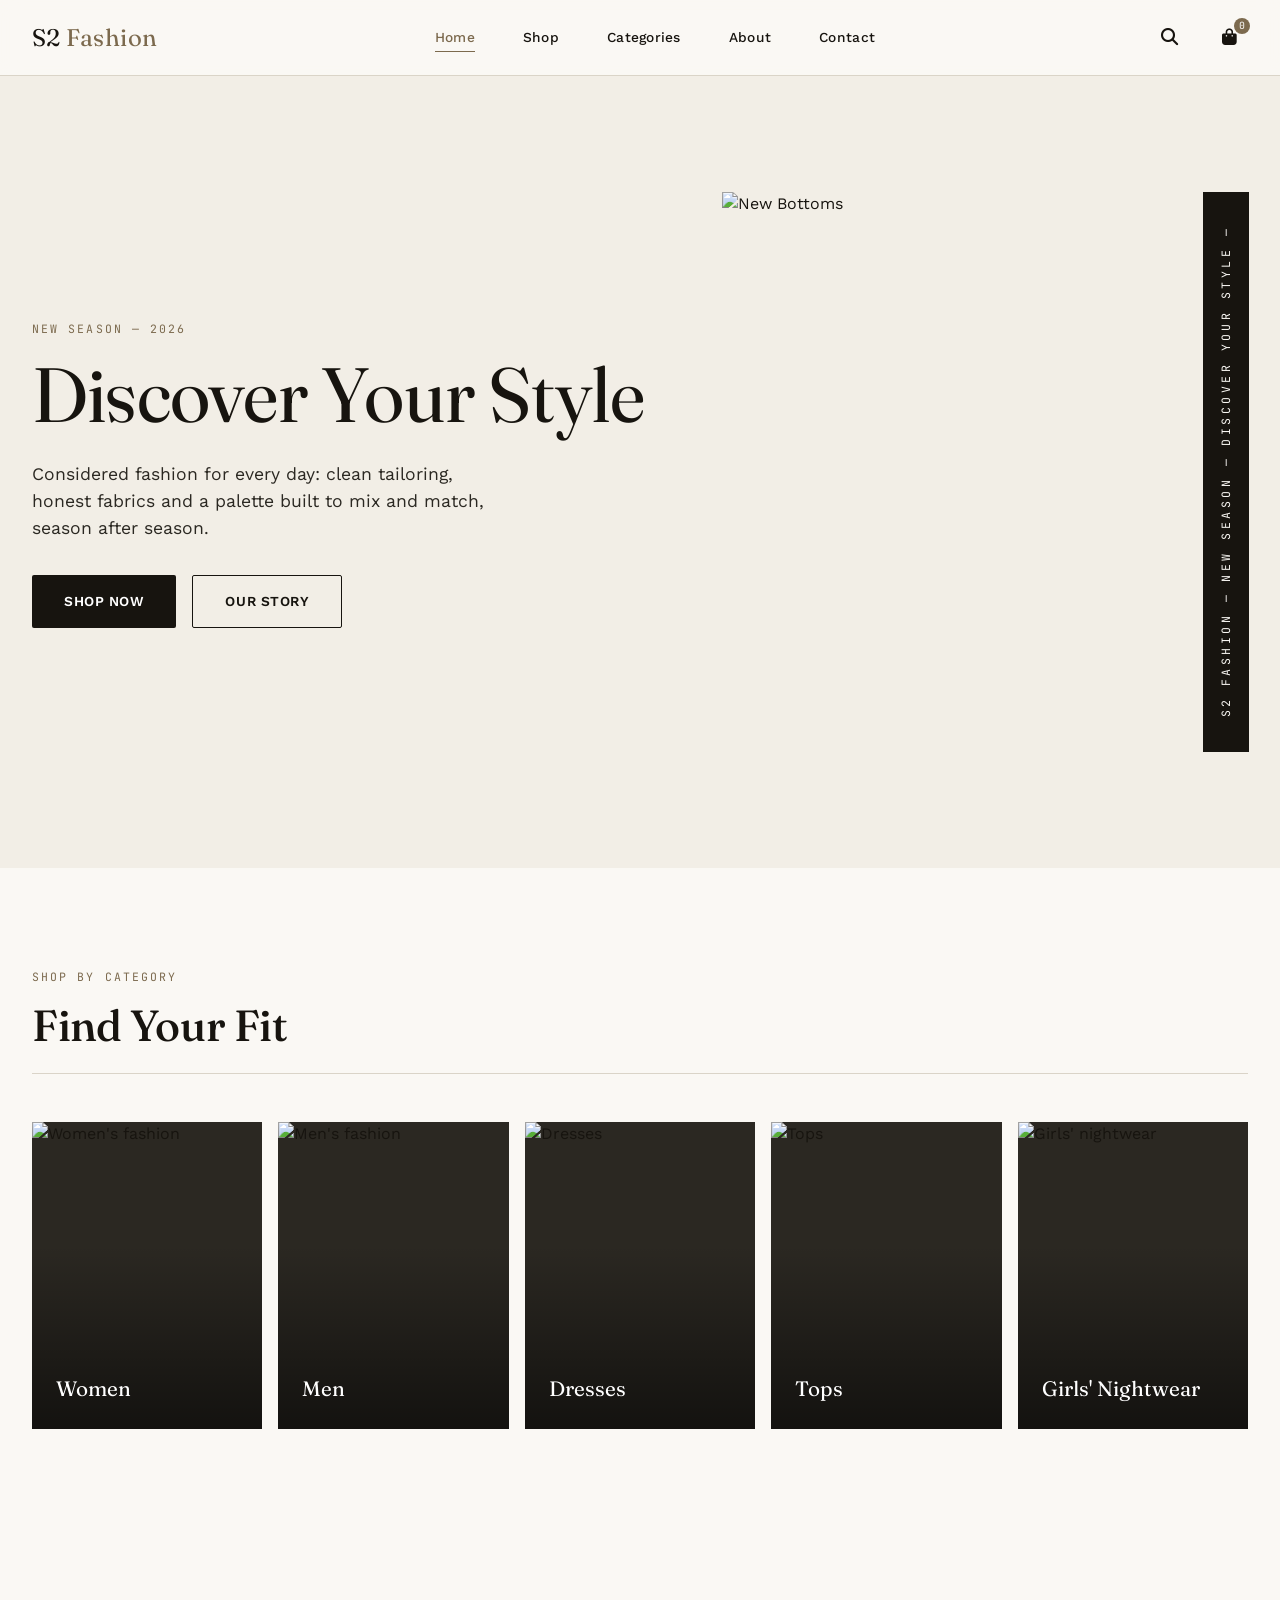
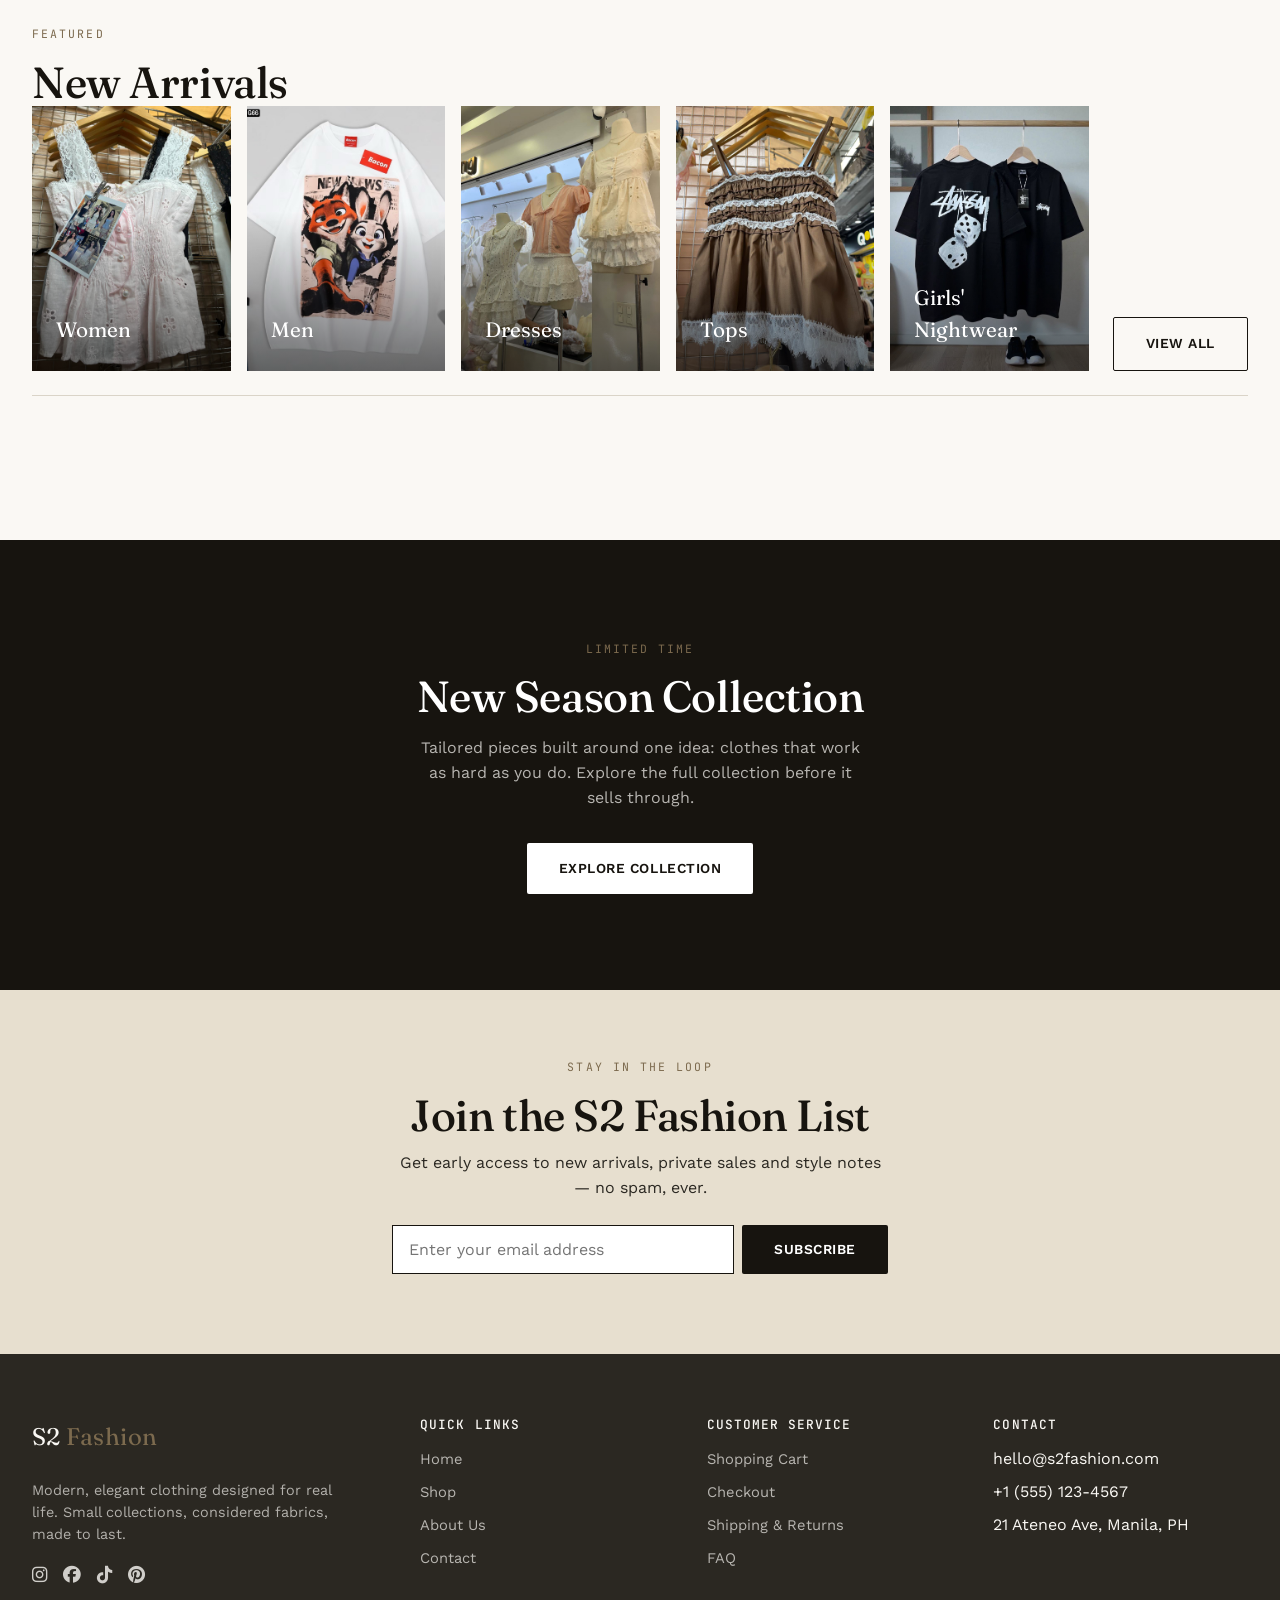
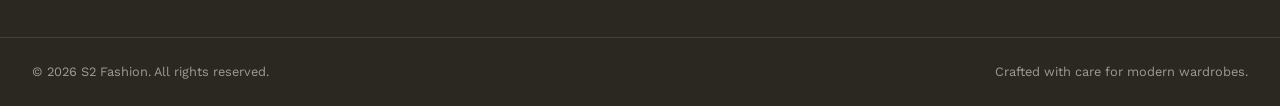
==== commit 47d64820: "Update index.html" ====
--- a/index.html
+++ b/index.html
@@ -68,7 +68,8 @@
         </div>
       </div>
       <div class="hero-media">
-        <img src="https://picsum.photos/seed/s2-hero/900/1100" alt="Model wearing the new S2 Fashion season collection" loading="eager">
+        <img src="images/logo.jpg"
+                     alt="New Bottoms">
         <div class="hero-rail"><span>S2 Fashion — New Season — Discover Your Style — </span></div>
       </div>
     </div>
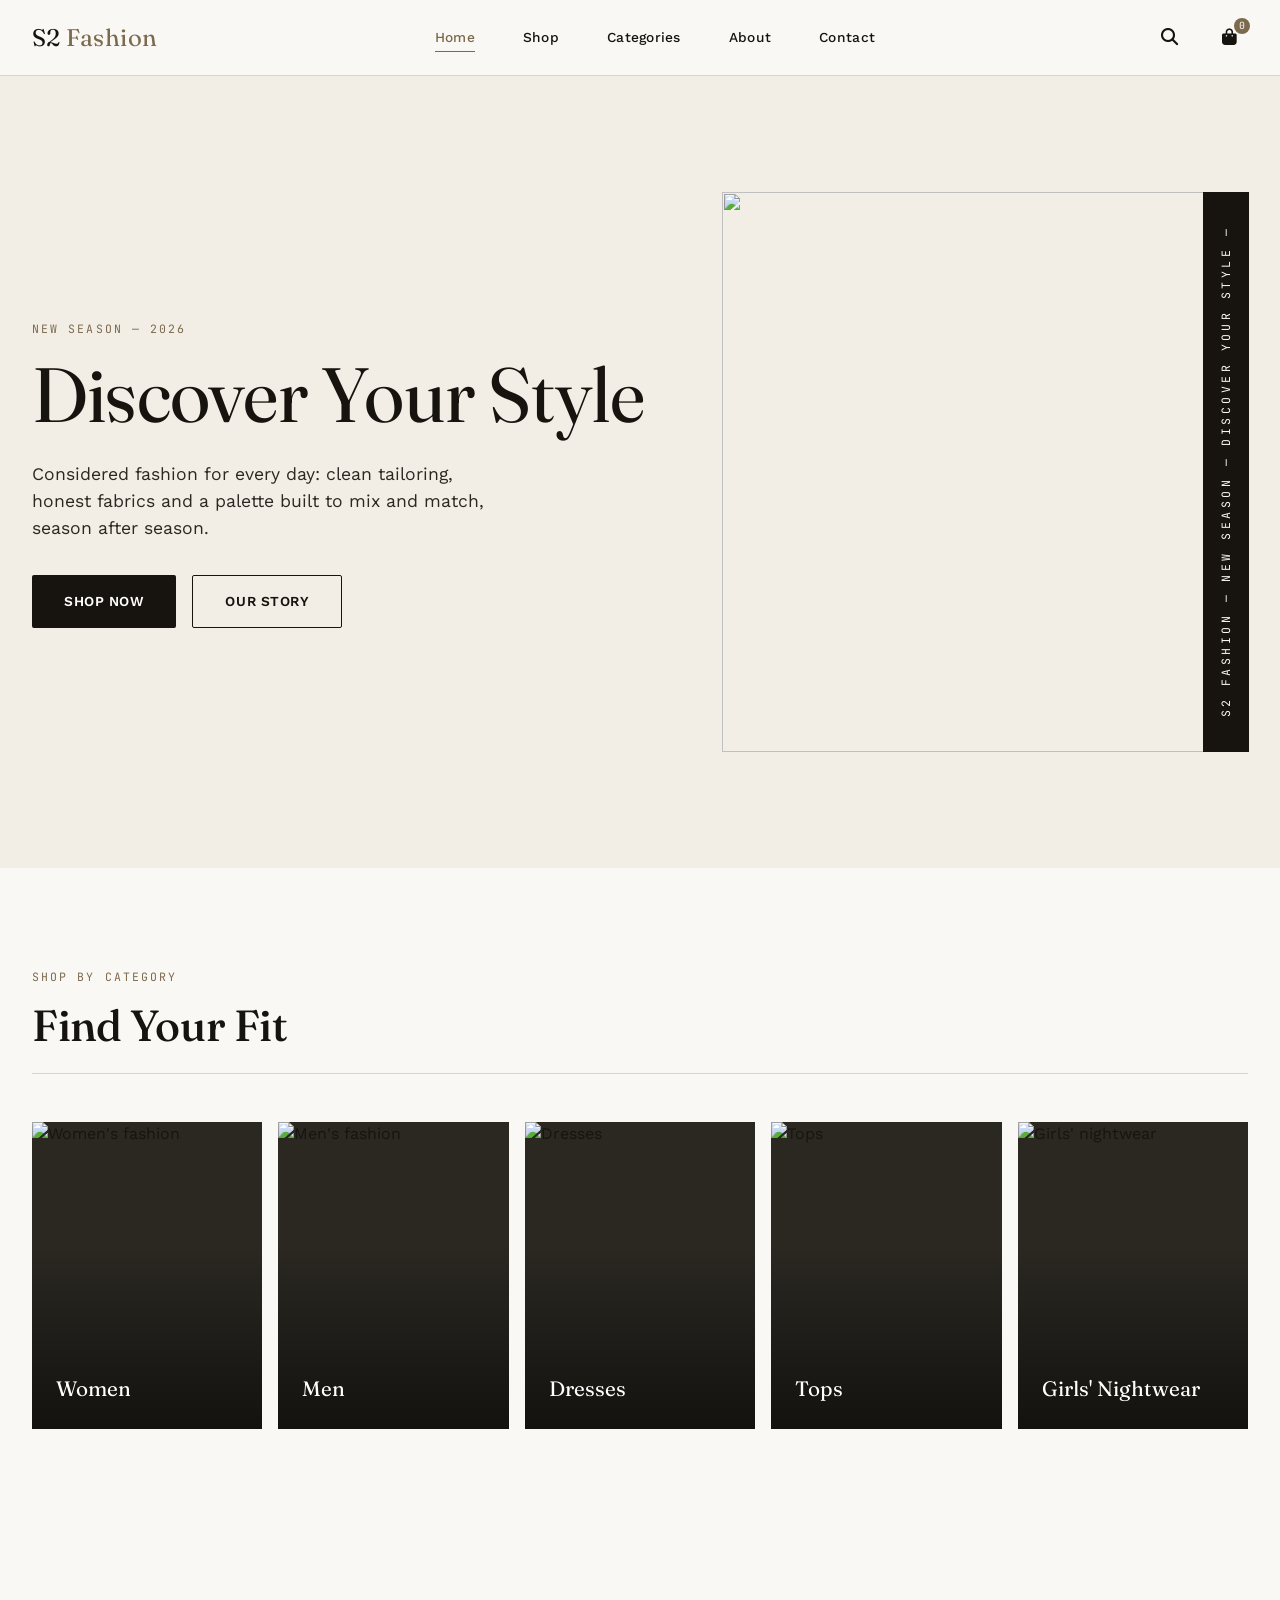
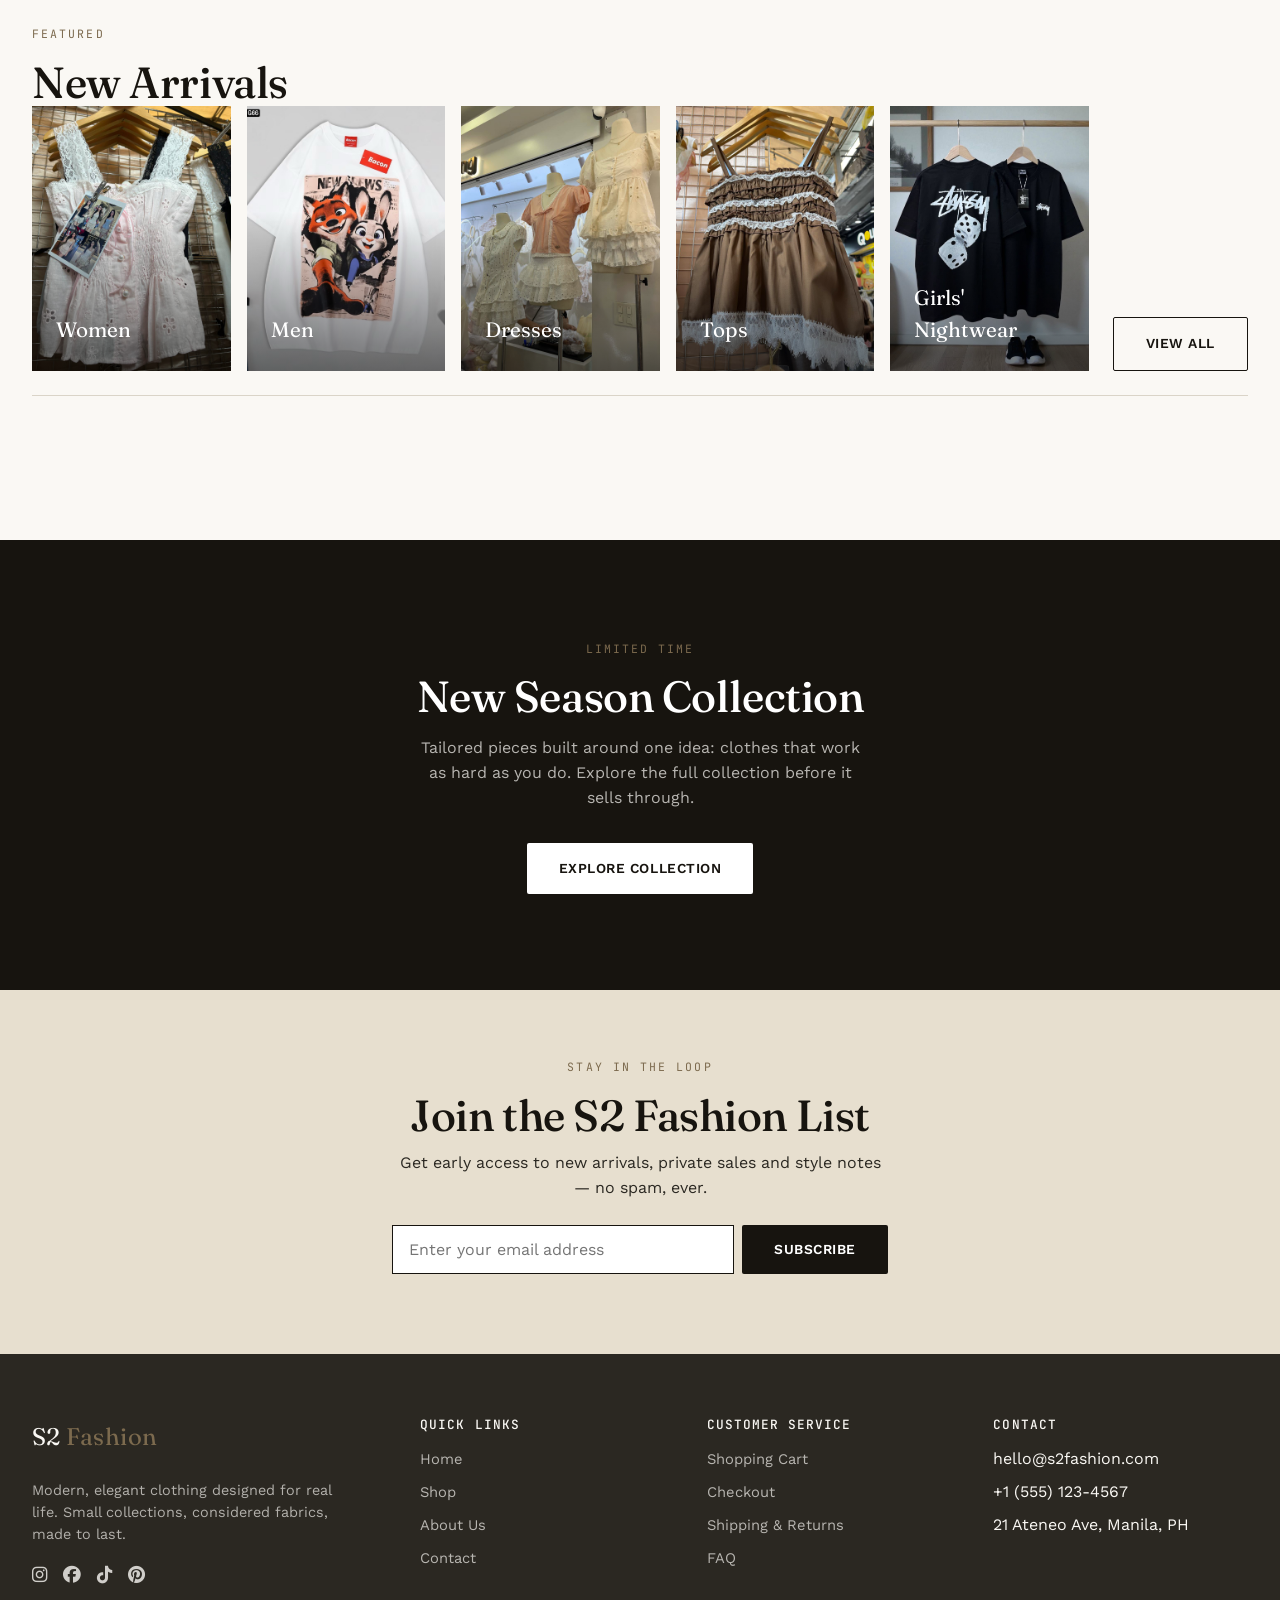
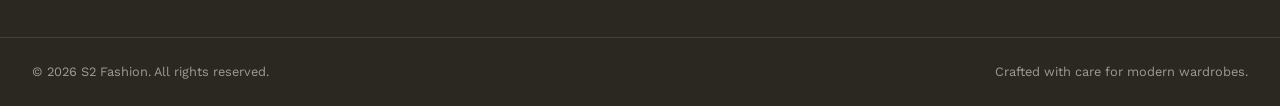
==== commit 96299526: "Update index.html" ====
--- a/index.html
+++ b/index.html
@@ -68,8 +68,7 @@
         </div>
       </div>
       <div class="hero-media">
-        <img src="images/logo.jpg"
-                     alt="New Bottoms">
+        <img src="images/logo.jpg">
         <div class="hero-rail"><span>S2 Fashion — New Season — Discover Your Style — </span></div>
       </div>
     </div>
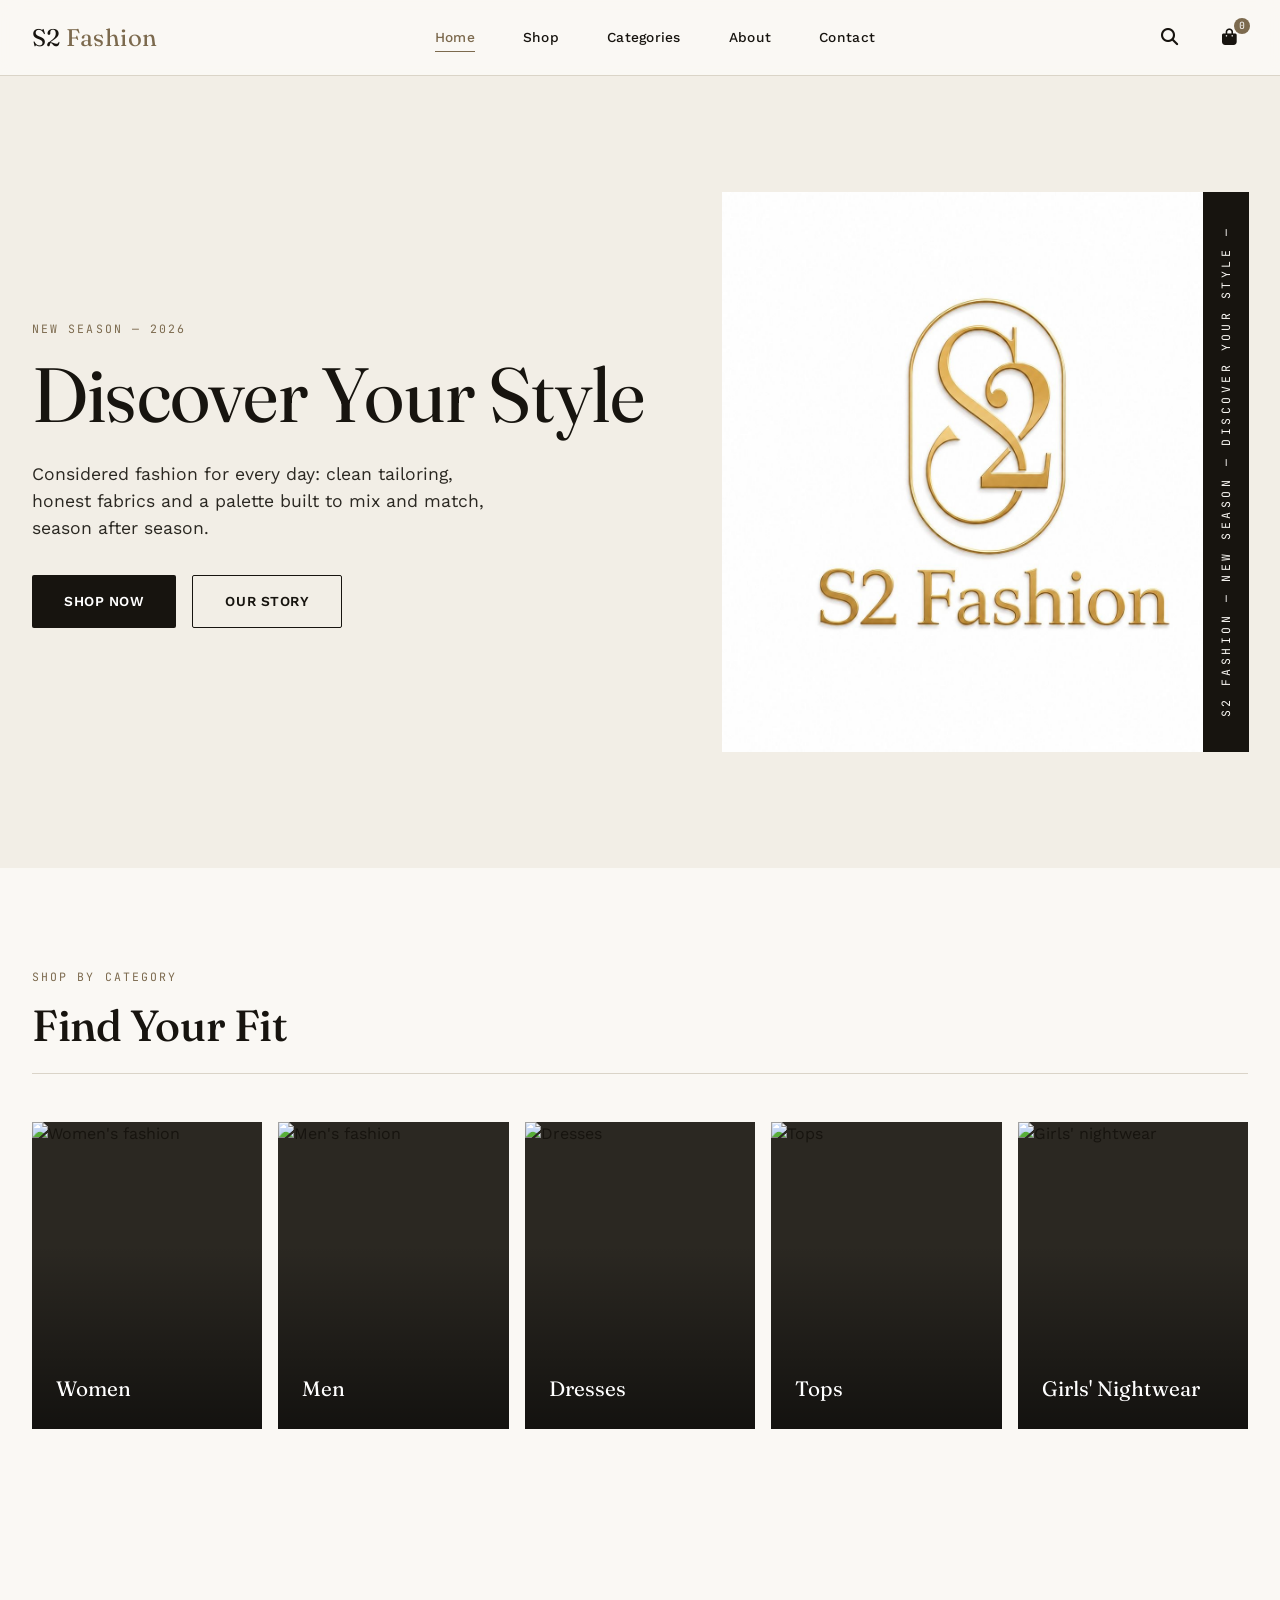
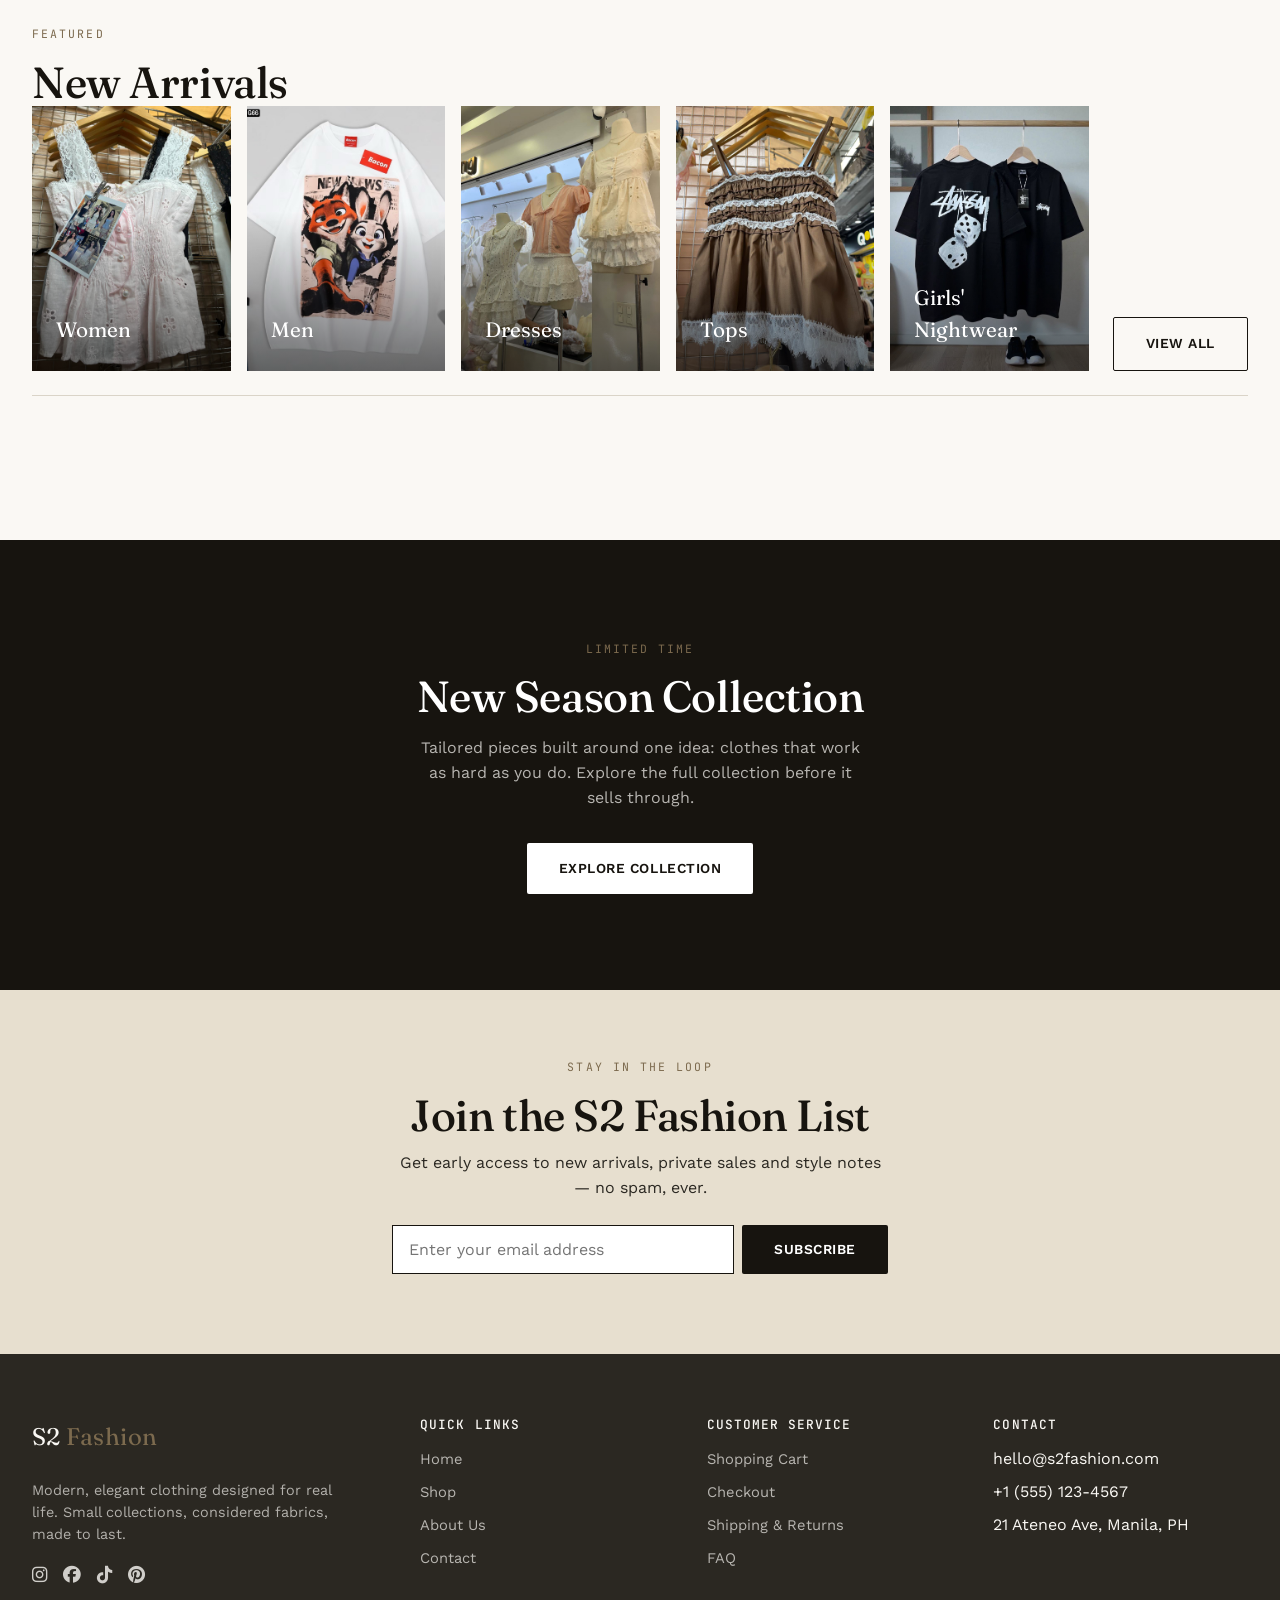
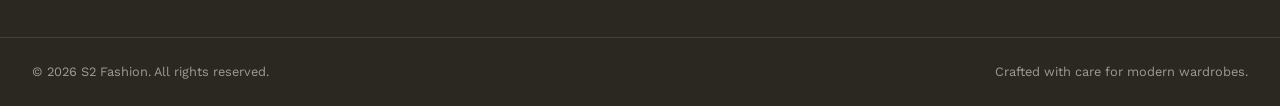
==== commit 5cd411c5: "Update index.html" ====
--- a/index.html
+++ b/index.html
@@ -68,7 +68,7 @@
         </div>
       </div>
       <div class="hero-media">
-        <img src="images/logo.jpg">
+        <img src="images/logo.JPG">
         <div class="hero-rail"><span>S2 Fashion — New Season — Discover Your Style — </span></div>
       </div>
     </div>
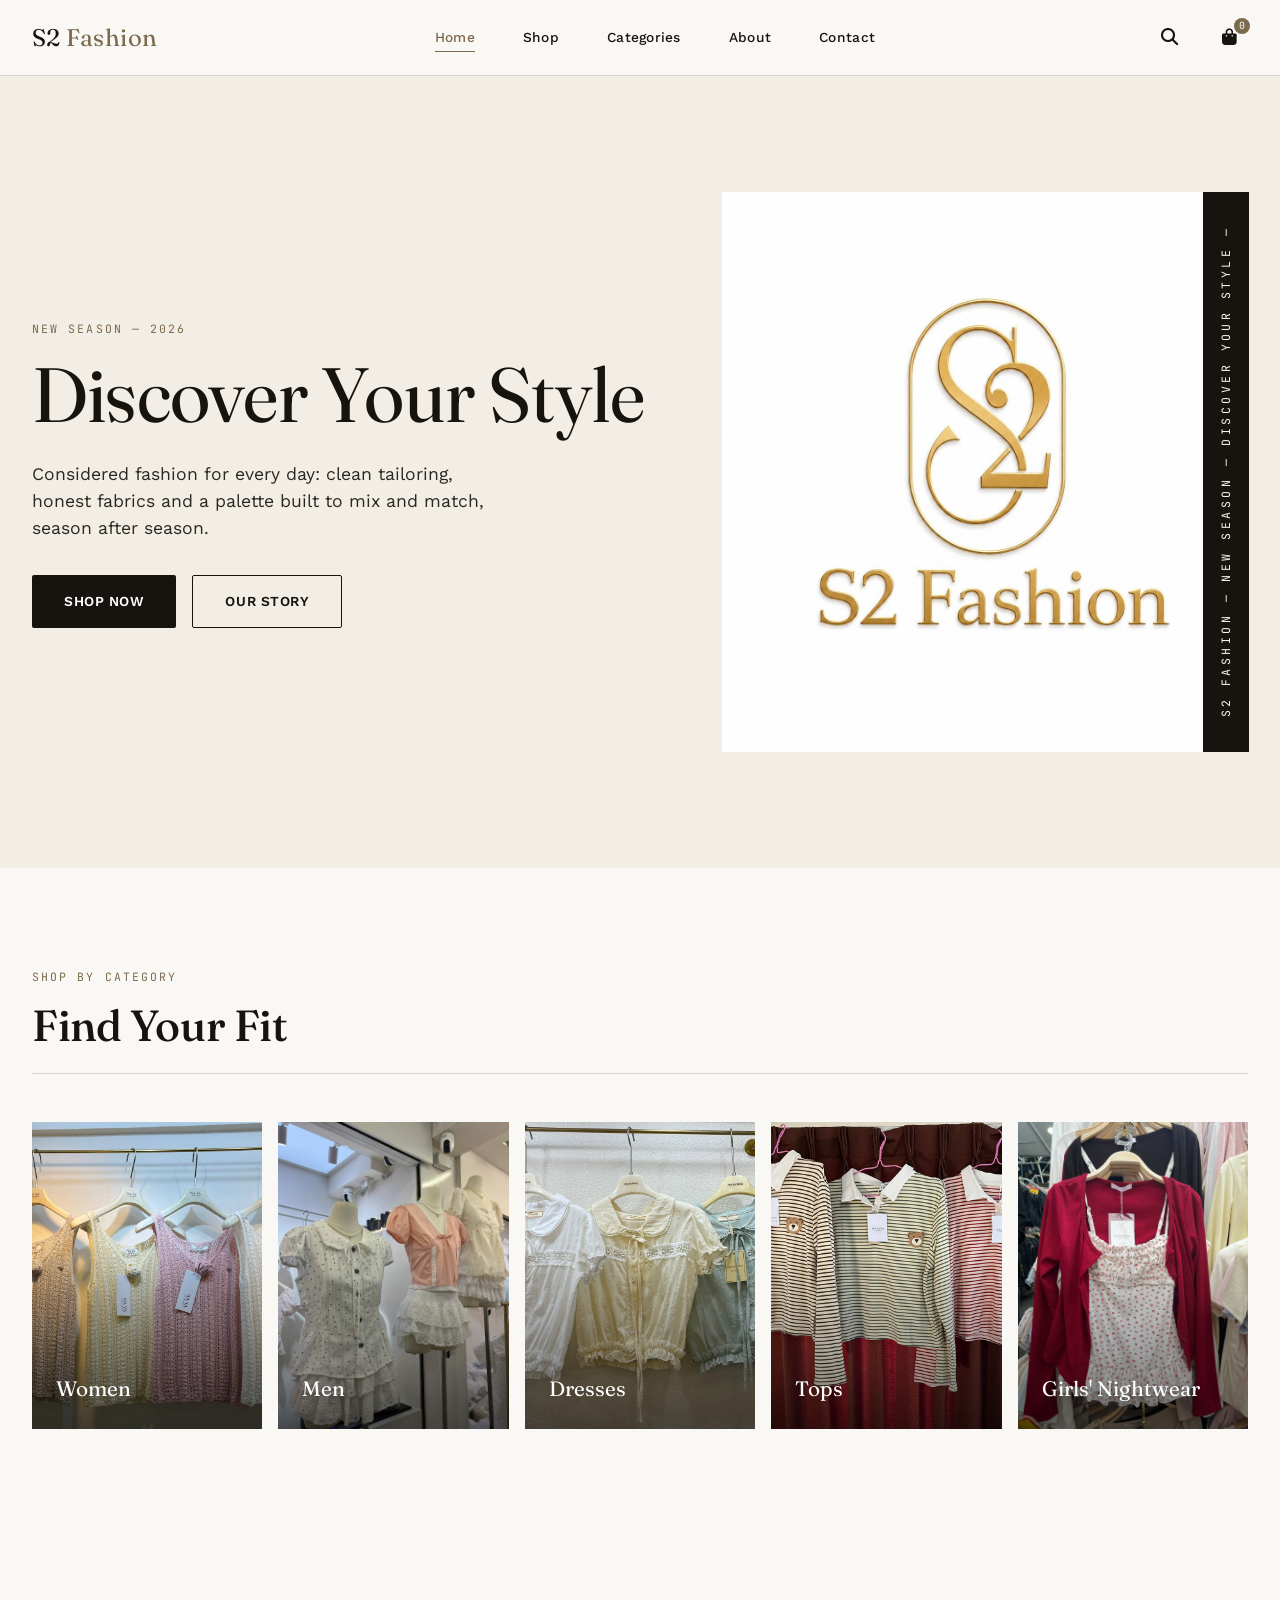
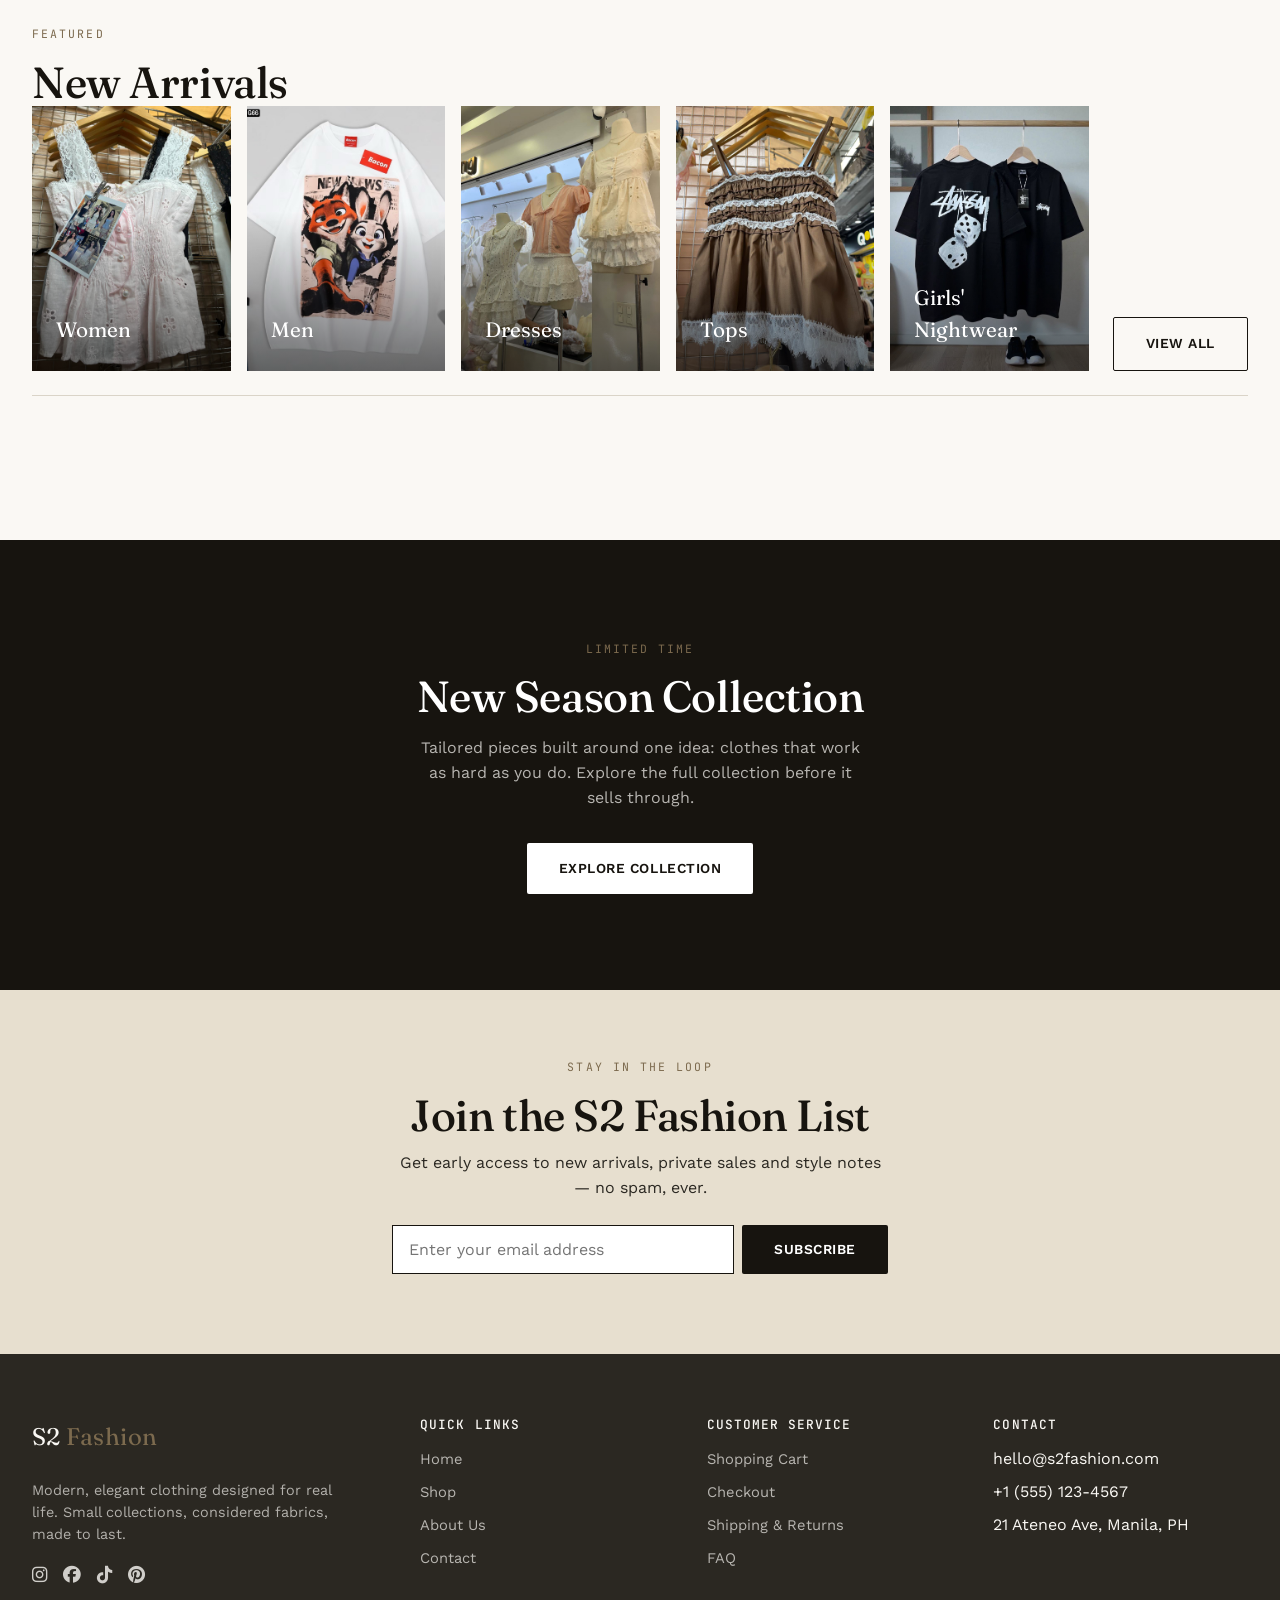
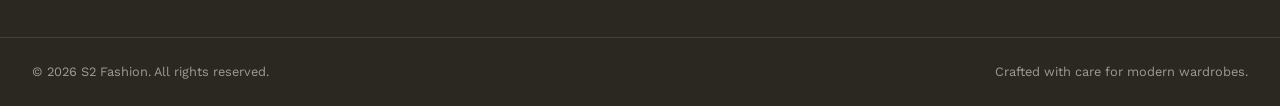
==== commit 97ff1611: "Update index.html" ====
--- a/index.html
+++ b/index.html
@@ -84,11 +84,11 @@
         </div>
       </div>
       <div class="category-grid">
-        <a class="category-card reveal" href="shop.html?category=Dresses"><img src="https://picsum.photos/seed/s2-cat-women/500/650" alt="Women's fashion"><div class="overlay"><span>Women</span></div></a>
-        <a class="category-card reveal" href="shop.html?category=Jackets"><img src="https://picsum.photos/seed/s2-cat-men/500/650" alt="Men's fashion"><div class="overlay"><span>Men</span></div></a>
-        <a class="category-card reveal" href="shop.html?category=Dresses"><img src="https://picsum.photos/seed/s2-cat-dresses2/500/650" alt="Dresses"><div class="overlay"><span>Dresses</span></div></a>
-        <a class="category-card reveal" href="shop.html?category=Tops"><img src="https://picsum.photos/seed/s2-cat-tops2/500/650" alt="Tops"><div class="overlay"><span>Tops</span></div></a>
-        <a class="category-card reveal" href="shop.html?category=Girls%27%20Nightwear"><img src="https://picsum.photos/seed/s2-cat-girls2/500/650" alt="Girls' nightwear"><div class="overlay"><span>Girls' Nightwear</span></div></a>
+        <a class="category-card reveal" href="shop.html?category=Dresses"><img src="images/image28.jpg" alt="Women's fashion"><div class="overlay"><span>Women</span></div></a>
+        <a class="category-card reveal" href="shop.html?category=Jackets"><img src="images/image21.jpg" alt="Men's fashion"><div class="overlay"><span>Men</span></div></a>
+        <a class="category-card reveal" href="shop.html?category=Dresses"><img src="images/image22.jpg" alt="Dresses"><div class="overlay"><span>Dresses</span></div></a>
+        <a class="category-card reveal" href="shop.html?category=Tops"><img src="images/image19.jpg" alt="Tops"><div class="overlay"><span>Tops</span></div></a>
+        <a class="category-card reveal" href="shop.html?category=Girls%27%20Nightwear"><img src="images/image18.jpg" alt="Girls' nightwear"><div class="overlay"><span>Girls' Nightwear</span></div></a>
       </div>
     </div>
   </section>
@@ -102,15 +102,15 @@
           <h2>New Arrivals</h2>      
        <div class="category-grid">
         <a class="category-card reveal" href="shop.html?category=Dresses"><img src="images/image9.jpg"
-                     alt="New Bottoms"><div class="overlay"><span>Women</span></div></a>
+                     alt="Women"><div class="overlay"><span>Women</span></div></a>
         <a class="category-card reveal" href="shop.html?category=Jackets"><img src="images/image3.jpg"
-                     alt="New Bottoms"><div class="overlay"><span>Men</span></div></a>
+                     alt="Men"><div class="overlay"><span>Men</span></div></a>
         <a class="category-card reveal" href="shop.html?category=Dresses"><img src="images/image14.jpg"
-                     alt="New Bottoms"><div class="overlay"><span>Dresses</span></div></a>
+                     alt="Dresses"><div class="overlay"><span>Dresses</span></div></a>
         <a class="category-card reveal" href="shop.html?category=Tops"><img src="images/image11.jpg"
-                     alt="New Bottoms"><div class="overlay"><span>Tops</span></div></a>
+                     alt="Tops"><div class="overlay"><span>Tops</span></div></a>
         <a class="category-card reveal" href="shop.html?category=Girls%27%20Nightwear"><img src="images/image8.jpg"
-                     alt="New Bottoms"><div class="overlay"><span>Girls' Nightwear</span></div></a>
+                     alt="Girls' Nightwear"><div class="overlay"><span>Girls' Nightwear</span></div></a>
       </div>
         </div>
         <a href="shop.html" class="btn btn-outline">View All</a>
